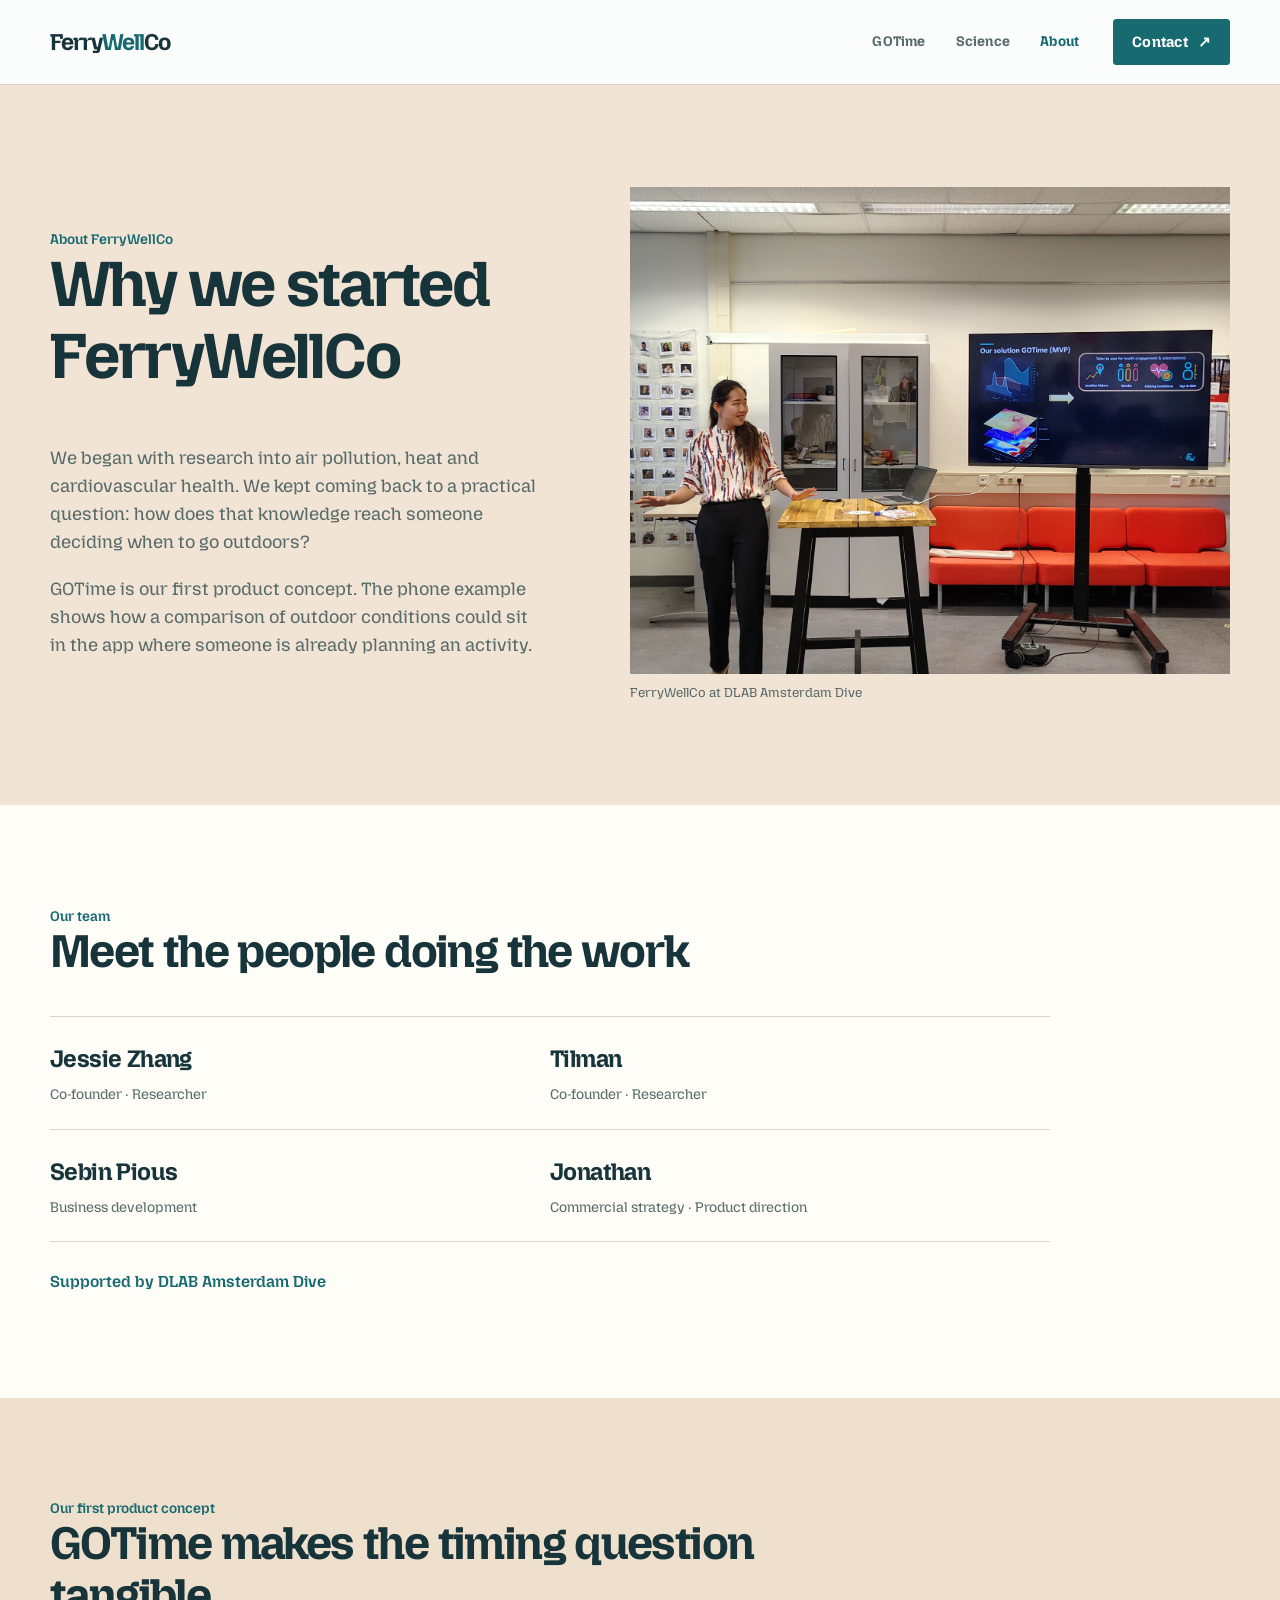
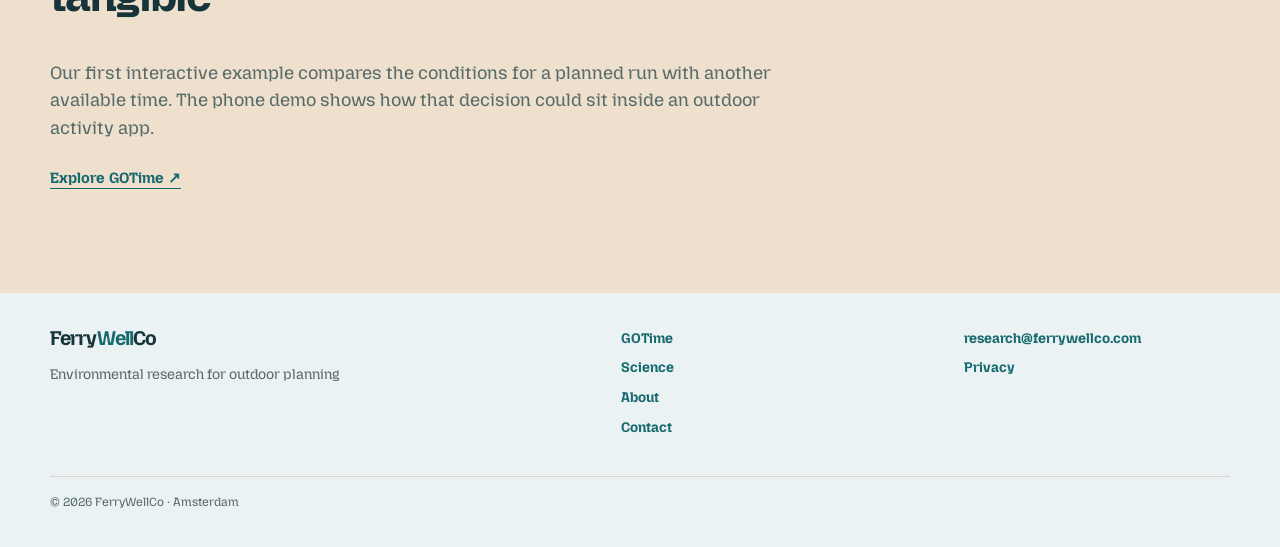
==== about/index.html @ d6c04a02 "Use editorial photography and feature GOTime phone demo" ====
<!doctype html>
<html lang="en">
<head>
  <meta charset="utf-8">
  <meta name="viewport" content="width=device-width, initial-scale=1">
  <meta name="theme-color" content="#fbf8f2">

  <meta name="description" content="Meet the FerryWellCo team bringing environmental research into outdoor planning.">
  <meta property="og:type" content="website">
  <meta property="og:title" content="About | FerryWellCo">
  <meta property="og:description" content="Meet the FerryWellCo team bringing environmental research into outdoor planning.">
  <meta property="og:image" content="https://jonathanthangadurai.github.io/Ferrywellco-Webpage/assets/jessie-dive-presentation.jpg">
  <meta name="twitter:card" content="summary_large_image">
  <title>About | FerryWellCo</title>
  <link rel="icon" href="../assets/favicon.svg" type="image/svg+xml">
  <link rel="stylesheet" href="../assets/styles.css?v=mozilla1">
  <link rel="stylesheet" href="../assets/polish.css?v=mozilla1">
  <link rel="stylesheet" href="../assets/story.css?v=photos1">
  <script src="../assets/site.js" defer></script>
</head>
<body>
<a class="skip-link" href="#main">Skip to content</a>
<header class="site-header"><div class="container header-inner">
  <a class="brand" href="../index.html" aria-label="FerryWellCo home">Ferry<span>Well</span>Co</a>
  <button class="menu-button" type="button" data-menu-button aria-expanded="false" aria-controls="site-menu">Menu</button>
  <div class="header-right" id="site-menu" data-open="false"><nav class="main-nav" aria-label="Main navigation"><a href="../gotime/">GOTime</a><a href="../science/">Science</a><a href="../about/" aria-current="page">About</a></nav>
  <a class="nav-cta" href="../index.html#contact">Contact <span aria-hidden="true">↗</span></a></div>
</div></header>
<main id="main"><section class="about-intro" aria-labelledby="about-title"><div class="container story-split"><div><p class="eyebrow">About FerryWellCo</p><h1 id="about-title">Why we started FerryWellCo</h1><p class="lead">We began with research into air pollution, heat and cardiovascular health. We kept coming back to a practical question: how does that knowledge reach someone deciding when to go outdoors?</p><p class="lead" style="margin-top:20px">GOTime is our first product concept. The phone example shows how a comparison of outdoor conditions could sit in the app where someone is already planning an activity.</p></div><figure class="story-photo"><img src="../assets/jessie-dive-presentation.jpg" alt="Jessie Zhang presenting FerryWellCo at DLAB Amsterdam Dive" width="1700" height="1275" loading="lazy"><figcaption>FerryWellCo at DLAB Amsterdam Dive</figcaption></figure></div></section><section class="story-section about-team" aria-labelledby="team-title"><div class="container"><p class="eyebrow">Our team</p><h2 id="team-title">Meet the people doing the work</h2><div class="team-names"><span>Jessie Zhang<small>Co-founder · Researcher</small></span><span>Tilman<small>Co-founder · Researcher</small></span><span>Sebin Pious<small>Business development</small></span><span>Jonathan<small>Commercial strategy · Product direction</small></span></div><p class="support-line">Supported by DLAB Amsterdam Dive</p></div></section><section class="story-section about-note" aria-labelledby="about-next-title"><div class="container"><p class="eyebrow">Our first product concept</p><h2 id="about-next-title">GOTime makes the timing question tangible</h2><p class="lead">Our first interactive example compares the conditions for a planned run with another available time. The phone demo shows how that decision could sit inside an outdoor activity app.</p><a class="text-link" href="../gotime/">Explore GOTime ↗</a></div></section></main><footer class="site-footer"><div class="container"><div class="footer-grid">
  <div><a class="brand" href="../index.html">Ferry<span>Well</span>Co</a><p>Environmental research for outdoor planning</p></div>
  <nav class="footer-links" aria-label="Footer navigation"><a href="../gotime/">GOTime</a><a href="../science/">Science</a><a href="../about/">About</a><a href="../index.html#contact">Contact</a></nav>
  <div class="footer-links"><a href="mailto:research@ferrywellco.com">research@ferrywellco.com</a><a href="../privacy/">Privacy</a></div>
</div><div class="footer-bottom"><span>© 2026 FerryWellCo · Amsterdam</span></div></div></footer>
</body></html>
---- assets/styles.css ----
:root {
  color-scheme: light;
  --ink: #18343b;
  --teal: #176a70;
  --muted: #586b6b;
  --aqua: #72cbbd;
  --amber: #c96e4b;
  --paper: #fbf8f2;
  --pale: #f2e9dc;
  --rule: #d9d4ca;
}

* { box-sizing: border-box; }
html { scroll-behavior: smooth; }
body {
  margin: 0;
  background: var(--paper);
  color: var(--ink);
  font-family: "Mozilla Headline", Arial, sans-serif;
  font-size: 18px;
  line-height: 1.55;
  -webkit-font-smoothing: antialiased;
}
button, a { -webkit-tap-highlight-color: transparent; }
button { font: inherit; }
a { color: inherit; }
a:hover { color: var(--teal); }
:focus-visible { outline: 3px solid var(--aqua); outline-offset: 4px; }
img, svg { max-width: 100%; }
svg { display: block; }
::selection { background: #bfeee8; color: var(--ink); }
section[id] { scroll-margin-top: 90px; }
.skip-link { position: fixed; z-index: 40; top: 9px; left: 9px; background: #fff; color: var(--ink); padding: 10px 14px; border: 2px solid var(--teal); transform: translateY(-160%); font-weight: 700; }
.skip-link:focus { transform: translateY(0); }

.container { width: min(100% - 48px, 1180px); margin-inline: auto; }
.site-header { position: sticky; top: 0; z-index: 20; background: rgba(251,252,252,.96); border-bottom: 1px solid var(--rule); backdrop-filter: blur(12px); }
.header-inner { min-height: 84px; display: flex; align-items: center; justify-content: space-between; gap: 30px; }
.brand { color: var(--ink); text-decoration: none; font-size: 23px; font-weight: 800; line-height: 1; letter-spacing: -.045em; white-space: nowrap; }
.brand span { color: var(--teal); }
.header-right { display: flex; align-items: center; gap: 34px; }
.main-nav { display: flex; align-items: center; gap: 30px; }
.main-nav a, .nav-cta { font-size: 14px; font-weight: 700; text-decoration: none; letter-spacing: .015em; }
.main-nav a { padding-block: 12px; color: var(--muted); }
.main-nav a:hover, .main-nav a[aria-current] { color: var(--ink); }
.nav-cta, .button { background: var(--teal); color: #fff; border: 1px solid var(--teal); border-radius: 5px; padding: 13px 18px; line-height: 1.2; display: inline-flex; justify-content: center; align-items: center; gap: 10px; font-size: 15px; font-weight: 700; text-decoration: none; transition: background .18s ease, transform .18s ease; }
.nav-cta:hover, .button:hover { background: #174c57; color: #fff; transform: translateY(-2px); }
.menu-button { display: none; color: var(--ink); border: 1px solid var(--rule); background: transparent; padding: 9px 12px; border-radius: 5px; cursor: pointer; font-size: 15px; font-weight: 700; }

.eyebrow { color: var(--teal); font-size: 12px; font-weight: 800; text-transform: uppercase; letter-spacing: .145em; line-height: 1.4; }
.eyebrow::before { content: ""; display: block; width: 38px; height: 4px; margin-bottom: 15px; background: var(--aqua); }
h1, h2, h3, p { margin-top: 0; }
h1, h2, h3 { line-height: 1.12; letter-spacing: -.035em; }
h1 { font-size: clamp(3.2rem, 5vw, 4.25rem); font-weight: 800; }
h2 { font-size: clamp(2.25rem, 3.3vw, 2.75rem); font-weight: 800; }
h3 { font-size: 1.42rem; font-weight: 800; }
p { margin-bottom: 0; }
.lead { font-size: clamp(1.08rem, 1.6vw, 1.23rem); line-height: 1.58; color: var(--muted); }
.body-copy { color: var(--muted); max-width: 760px; }
.small-note { font-size: 14px; line-height: 1.5; color: var(--muted); }
.text-link { font-size: 15px; font-weight: 800; color: var(--teal); text-decoration-thickness: 1px; text-underline-offset: 5px; }
.text-link:hover { color: var(--ink); }
.action-row { display: flex; align-items: center; flex-wrap: wrap; gap: 18px 28px; }
.section { padding-block: clamp(76px, 8vw, 122px); }
.section-tight { padding-block: 72px; }
.section-head { max-width: 820px; margin-bottom: 40px; }
.section-head .eyebrow { margin-bottom: 20px; }
.section-head h2 { margin-bottom: 22px; }
.section-head .lead { max-width: 790px; }

.hero { overflow: hidden; }
.hero-grid { min-height: min(760px, calc(100svh - 84px)); display: grid; grid-template-columns: 1.08fr .92fr; align-items: center; gap: 4%; padding-block: 64px 76px; }
.hero-copy { position: relative; z-index: 1; }
.hero-copy .eyebrow { margin-bottom: 25px; }
.hero-copy h1 { max-width: 720px; margin-bottom: 27px; }
.hero-copy .lead { max-width: 650px; }
.hero-copy .action-row { margin-top: 37px; }
.hero-meta { margin-top: 34px; font-size: 13px; font-weight: 700; color: var(--muted); letter-spacing: .025em; }
.hero-visual { align-self: stretch; display: grid; place-items: center; min-height: 540px; }
.hero-visual svg { width: 100%; height: 100%; min-height: 540px; }
.visual-caption { color: var(--muted); font-size: 11px; text-transform: uppercase; letter-spacing: .18em; }

.decision-grid { display: grid; grid-template-columns: .8fr 1.2fr; gap: 8%; }
.decision-grid .section-head { margin-bottom: 0; }
.question-list { border-top: 1px solid var(--rule); }
.question-row { display: grid; grid-template-columns: 190px 1fr; gap: 20px; padding-block: 25px; border-bottom: 1px solid var(--rule); }
.question-row strong { color: var(--teal); font-size: 16px; }
.question-row p { font-size: 18px; line-height: 1.45; }

.approach { border-top: 1px solid var(--rule); }
.steps { display: grid; grid-template-columns: repeat(4, 1fr); margin-top: 58px; border-top: 1px solid var(--rule); }
.step { position: relative; padding: 32px 28px 0 0; }
.step::before { content: ""; position: absolute; top: -6px; left: 0; width: 11px; height: 11px; border-radius: 50%; background: var(--aqua); }
.step:nth-child(2)::before { background: var(--amber); }
.step:nth-child(3)::before { background: var(--teal); }
.step:last-child::before { background: var(--aqua); }
.step-number { display: block; color: var(--teal); font-size: 31px; font-weight: 800; line-height: 1; margin-bottom: 24px; }
.step h3 { margin-bottom: 10px; font-size: 19px; letter-spacing: -.02em; }
.step p { color: var(--muted); font-size: 16px; max-width: 225px; }
.approach .small-note { margin-top: 48px; max-width: 840px; }

.concept { background: var(--pale); }
.concept-grid { display: grid; grid-template-columns: .8fr 1.2fr; align-items: center; gap: 9%; }
.concept-copy .eyebrow { margin-bottom: 22px; }
.concept-copy h2 { margin-bottom: 23px; }
.concept-copy .body-copy { margin-bottom: 30px; }
.concept-preview { background: #fff; border: 1px solid var(--rule); box-shadow: 0 20px 65px rgba(16,38,46,.07); }
.preview-head { display: flex; justify-content: space-between; gap: 16px; align-items: baseline; padding: 22px 28px; border-bottom: 1px solid var(--rule); }
.preview-head strong { color: var(--ink); font-size: 19px; letter-spacing: -.02em; }
.preview-head span { color: var(--muted); font-size: 12px; font-weight: 700; text-transform: uppercase; letter-spacing: .11em; }
.preview-tabs { display: flex; overflow-x: auto; border-bottom: 1px solid var(--rule); }
.preview-tabs button { flex: 1; min-width: max-content; padding: 18px 12px; border: 0; border-bottom: 3px solid transparent; background: transparent; color: var(--muted); font-size: 14px; font-weight: 800; cursor: pointer; }
.preview-tabs button:hover { color: var(--ink); background: #f8fbfb; }
.preview-tabs button[aria-selected="true"] { border-bottom-color: var(--aqua); color: var(--ink); }
.preview-panel { padding: 31px 31px 29px; min-height: 268px; }
.preview-panel[hidden] { display: none; }
.preview-context { color: var(--teal); font-size: 12px; font-weight: 800; text-transform: uppercase; letter-spacing: .12em; }
.preview-panel blockquote { margin: 19px 0 27px; max-width: 570px; font-size: clamp(1.35rem, 1.9vw, 1.75rem); line-height: 1.34; letter-spacing: -.02em; font-weight: 700; }
.preview-disclaimer { padding: 14px 28px; color: var(--muted); background: #f7fafa; border-top: 1px solid var(--rule); font-size: 13px; font-weight: 700; }

.application-list { border-top: 1px solid var(--rule); }
.application-row { display: grid; grid-template-columns: 90px 290px 1fr; gap: 30px; align-items: start; padding: 30px 0; border-bottom: 1px solid var(--rule); }
.application-row .index { color: var(--teal); font-size: 20px; font-weight: 800; }
.application-row h3 { margin: 0; font-size: 22px; }
.application-row p { max-width: 650px; color: var(--muted); font-size: 17px; }
.applications-preview .text-link { display: inline-block; margin-top: 33px; }

.science-band { background: var(--teal); color: #fff; overflow: hidden; }
.science-band-grid { display: grid; grid-template-columns: minmax(0, 1.3fr) minmax(230px, .7fr); gap: 12%; align-items: center; }
.science-band .eyebrow { color: #a4e7e1; }
.science-band .eyebrow::before { background: var(--amber); }
.science-band h2 { max-width: 790px; margin-bottom: 25px; }
.science-band p { max-width: 720px; color: #e0eff0; }
.science-band .text-link { color: #fff; display: inline-block; margin-top: 32px; }
.science-band .text-link:hover { color: #b7f0e9; }
.science-motif { opacity: .85; width: 100%; height: auto; }

.team-grid { display: grid; grid-template-columns: .85fr 1.15fr; gap: 9%; }
.team-grid .section-head { margin: 0; }
.team-names { display: grid; grid-template-columns: repeat(2, minmax(0, 1fr)); border-top: 1px solid var(--rule); }
.team-names span { padding: 23px 8px 23px 0; border-bottom: 1px solid var(--rule); font-size: 24px; font-weight: 700; letter-spacing: -.025em; }

.contact-section { background: var(--pale); }
.contact-grid { display: grid; grid-template-columns: 1.15fr .85fr; gap: 10%; align-items: center; }
.contact-grid .eyebrow { margin-bottom: 22px; }
.contact-grid h2 { max-width: 620px; margin-bottom: 23px; }
.contact-grid .body-copy { margin-bottom: 28px; }
.contact-aside { border-top: 1px solid var(--rule); padding-top: 24px; }
.contact-aside p { font-size: 14px; color: var(--muted); max-width: 340px; }
.contact-aside strong { display: block; color: var(--ink); font-size: 16px; margin-bottom: 6px; }
.contact-email { display: inline-block; margin-top: 22px; font-size: 17px; font-weight: 800; color: var(--teal); text-underline-offset: 5px; overflow-wrap: anywhere; }
.site-footer { padding-block: 35px; background: #ebf2f3; font-size: 14px; }
.footer-grid { display: grid; grid-template-columns: 1.4fr .8fr .7fr; gap: 40px; }
.footer-grid .brand { font-size: 20px; }
.footer-grid p { max-width: 400px; margin-top: 13px; color: var(--muted); }
.footer-links { display: flex; flex-direction: column; align-items: start; gap: 8px; }
.footer-links a { color: var(--teal); text-decoration: none; font-weight: 700; }
.footer-links a:hover { text-decoration: underline; }
.footer-bottom { display: flex; justify-content: space-between; gap: 20px; margin-top: 38px; padding-top: 16px; border-top: 1px solid var(--rule); color: var(--muted); font-size: 12px; }

.subhero { padding-block: 94px 78px; border-bottom: 1px solid var(--rule); }
.subhero .eyebrow { margin-bottom: 23px; }
.subhero h1 { max-width: 880px; margin-bottom: 26px; }
.subhero .lead { max-width: 830px; }
.subhero-side { position: relative; }
.subhero-side::after { content: ""; position: absolute; right: 3%; top: 0; width: clamp(120px, 16vw, 240px); aspect-ratio: 1; border-radius: 50%; background: radial-gradient(circle, rgba(235,175,116,.38), rgba(235,175,116,.04) 66%, transparent 70%); pointer-events: none; }
.detail-list { border-top: 1px solid var(--rule); }
.detail-row { display: grid; grid-template-columns: 70px minmax(230px,.85fr) minmax(0,1.2fr); gap: 30px; padding-block: 42px; border-bottom: 1px solid var(--rule); }
.detail-row .index { color: var(--teal); font-size: 22px; font-weight: 800; }
.detail-row h2 { font-size: 30px; margin-bottom: 8px; }
.detail-row .tag { display: inline-block; color: var(--teal); border: 1px solid var(--rule); font-size: 11px; text-transform: uppercase; letter-spacing: .08em; font-weight: 800; padding: 6px 9px; }
.detail-grid { display: grid; grid-template-columns: 120px 1fr; gap: 14px 20px; margin: 0; font-size: 16px; }
.detail-grid dt { color: var(--teal); font-weight: 800; }
.detail-grid dd { margin: 0; color: var(--muted); }
.detail-note { margin-top: 25px; padding: 20px 0 0; border-top: 1px solid var(--rule); color: var(--muted); }
.end-invite { display: grid; grid-template-columns: 1fr auto; align-items: center; gap: 30px; }
.end-invite h2 { max-width: 800px; margin-bottom: 0; }

.article { max-width: 860px; }
.article-section { display: grid; grid-template-columns: 64px 1fr; gap: 28px; padding-block: 39px; border-bottom: 1px solid var(--rule); }
.article-section:first-child { border-top: 1px solid var(--rule); }
.article-section .index { color: var(--teal); font-size: 20px; font-weight: 800; }
.article-section h2 { font-size: 30px; margin-bottom: 15px; }
.article-section p + p { margin-top: 15px; }
.article-section p, .article-section li { color: var(--muted); }
.article-section ul { padding-left: 22px; margin: 0; }
.article-section li + li { margin-top: 9px; }
.evidence-levels { display: grid; grid-template-columns: repeat(3,1fr); border-top: 1px solid var(--rule); margin-top: 45px; }
.evidence-levels > div { padding: 25px 24px 0 0; border-right: 1px solid var(--rule); }
.evidence-levels > div + div { padding-left: 24px; }
.evidence-levels > div:last-child { border-right: 0; }
.evidence-levels strong { color: var(--teal); display: block; margin-bottom: 11px; }
.evidence-levels p { color: var(--muted); font-size: 15px; }
.reading-list { padding: 0; list-style: none; border-top: 1px solid var(--rule); }
.reading-list li { padding-block: 18px; border-bottom: 1px solid var(--rule); }
.reading-list a { color: var(--teal); font-weight: 700; text-underline-offset: 4px; }
.privacy-copy { max-width: 780px; }
.privacy-copy h2 { font-size: 27px; margin: 40px 0 14px; }
.privacy-copy p { color: var(--muted); }
.privacy-copy p + p { margin-top: 15px; }
.privacy-copy a { color: var(--teal); }

@media (max-width: 1000px) {
  .hero-grid { grid-template-columns: 1fr .8fr; }
  .main-nav { gap: 16px; }
  .header-right { gap: 17px; }
  .question-row { grid-template-columns: 145px 1fr; }
  .application-row { grid-template-columns: 60px 230px 1fr; gap: 20px; }
}
@media (max-width: 760px) {
  .container { width: min(100% - 36px, 1180px); }
  .header-inner { min-height: 70px; }
  .brand { font-size: 21px; }
  .menu-button { display: block; }
  .header-right { display: none; position: absolute; top: 70px; left: 0; right: 0; background: var(--paper); padding: 16px 18px 24px; border-bottom: 1px solid var(--rule); box-shadow: 0 18px 30px rgba(16,38,46,.08); }
  .header-right[data-open="true"] { display: block; }
  .main-nav { flex-direction: column; align-items: stretch; gap: 0; }
  .main-nav a { border-bottom: 1px solid var(--rule); padding: 13px 3px; }
  .header-right .nav-cta { margin-top: 18px; width: 100%; }
  .hero-grid { min-height: 0; grid-template-columns: 1fr; gap: 0; padding-block: 75px 46px; }
  .hero-copy h1 { max-width: 600px; }
  .hero-visual { min-height: 340px; margin-top: 28px; }
  .hero-visual svg { min-height: 0; height: auto; }
  .decision-grid, .concept-grid, .team-grid, .contact-grid, .science-band-grid { grid-template-columns: 1fr; gap: 38px; }
  .decision-grid .section-head { margin-bottom: 0; }
  .steps { grid-template-columns: repeat(2, 1fr); row-gap: 35px; }
  .step:nth-child(3), .step:nth-child(4) { padding-top: 18px; }
  .concept-preview { margin-top: 0; }
  .science-motif { display: none; }
  .application-row { grid-template-columns: 55px 1fr; gap: 8px 18px; }
  .application-row p { grid-column: 2; }
  .footer-grid { grid-template-columns: 1fr 1fr; }
  .footer-grid > div:first-child { grid-column: 1/-1; }
  .detail-row { grid-template-columns: 50px 1fr; gap: 14px 16px; }
  .detail-row .detail-grid, .detail-row .detail-note { grid-column: 2; }
  .end-invite { grid-template-columns: 1fr; }
}
@media (max-width: 520px) {
  body { font-size: 17px; }
  h1 { font-size: clamp(2.85rem, 12vw, 3.8rem); }
  .hero-grid { padding-top: 55px; }
  .hero-meta { font-size: 12px; }
  .section { padding-block: 73px; }
  .section-tight { padding-block: 60px; }
  .question-row { grid-template-columns: 1fr; gap: 6px; padding-block: 21px; }
  .steps { grid-template-columns: 1fr; border-top: 0; margin-top: 33px; row-gap: 0; }
  .step, .step:nth-child(3), .step:nth-child(4) { padding: 20px 0 26px 38px; border-left: 1px solid var(--rule); }
  .step::before { top: 25px; left: -6px; }
  .step-number { margin-bottom: 12px; font-size: 24px; }
  .approach .small-note { margin-top: 25px; }
  .preview-head { padding: 17px 18px; }
  .preview-head span { font-size: 10px; text-align: right; }
  .preview-panel { padding: 25px 18px; min-height: 230px; }
  .preview-tabs button { font-size: 12px; padding-inline: 12px; }
  .preview-disclaimer { padding-inline: 18px; }
  .team-names span { font-size: 20px; }
  .footer-grid { grid-template-columns: 1fr; gap: 26px; }
  .footer-grid > div:first-child { grid-column: auto; }
  .footer-bottom { flex-direction: column; gap: 5px; }
  .subhero { padding-block: 73px 62px; }
  .subhero-side::after { opacity: .45; }
  .detail-row { grid-template-columns: 1fr; }
  .detail-row .detail-grid, .detail-row .detail-note { grid-column: 1; }
  .detail-row h2 { font-size: 26px; }
  .detail-grid { grid-template-columns: 1fr; gap: 2px; }
  .detail-grid dd { margin-bottom: 12px; }
  .article-section { grid-template-columns: 1fr; gap: 12px; }
  .article-section h2 { font-size: 26px; }
  .evidence-levels { grid-template-columns: 1fr; }
  .evidence-levels > div, .evidence-levels > div + div { border-right: 0; border-bottom: 1px solid var(--rule); padding: 20px 0; }
}
@media (prefers-reduced-motion: reduce) {
  html { scroll-behavior: auto; }
  *, *::before, *::after { animation-duration: .01ms !important; transition-duration: .01ms !important; }
}

/* Web-first visual system: contextual scenes, varied pacing, and a useful demo. */
:root { --cream: #f1e4d4; --deep: #18343b; --coral: #b75a3c; --sage: #e5eadf; }
body { font-family: "Mozilla Headline", Arial, sans-serif; }
.site-header { background: rgba(251,252,252,.94); }
.main-nav a[aria-current="page"] { color: var(--teal); }
.eyebrow::before { width: 25px; height: 3px; margin-bottom: 12px; }
h1, h2, h3 { letter-spacing: -.045em; }
.button, .nav-cta { border-radius: 3px; }

.home-hero { background: var(--cream); }
.home-hero .hero-grid { min-height: 690px; grid-template-columns: .95fr 1.05fr; gap: 6%; padding-block: 74px 90px; }
.home-hero .hero-copy h1 { font-size: clamp(3.6rem, 5.5vw, 5.2rem); line-height: 1.02; }
.home-hero .hero-copy .lead { color: #3f5a5f; }
.hero-visual { min-height: 0; }
.place-board { position: relative; width: 100%; aspect-ratio: 1.04; min-height: 480px; overflow: hidden; border-radius: 13px; background: #dce9df; box-shadow: 0 30px 70px rgba(28,62,60,.14); transform: rotate(1deg); }
.board-top, .board-bottom { position: absolute; left: 0; right: 0; z-index: 2; display: flex; align-items: center; justify-content: space-between; gap: 12px; font-size: 11px; line-height: 1.2; font-weight: 800; text-transform: uppercase; letter-spacing: .11em; }
.board-top { top: 0; height: 51px; padding: 0 23px; background: rgba(255,255,255,.92); color: var(--teal); }
.board-top span:last-child { color: var(--muted); font-weight: 600; }
.board-bottom { bottom: 0; padding: 18px 23px; background: var(--deep); color: #d7eeea; }
.board-bottom span { white-space: nowrap; }
.place-map { position: absolute; inset: 51px 0 46px; width: 100%; height: calc(100% - 97px); max-width: none; object-fit: cover; }
.map-label { position: absolute; z-index: 3; display: flex; flex-direction: column; gap: 1px; padding: 10px 13px; background: #fff; color: var(--ink); box-shadow: 0 7px 20px rgba(16,38,46,.16); border-radius: 3px; line-height: 1.2; transform: rotate(-1deg); }
.map-label small { color: var(--muted); font-size: 10px; font-weight: 700; text-transform: uppercase; letter-spacing: .08em; }
.map-label strong { font-size: 14px; }
.map-label-start { top: 41%; left: 9%; }
.map-label-check { top: 39%; right: 4%; }

.decision-section { background: #fff; }
.decision-grid { grid-template-columns: 1.1fr .9fr; gap: 12%; align-items: end; }
.decision-grid .section-head { max-width: 680px; }
.decision-grid .section-head h2 { font-size: clamp(2.6rem, 4.2vw, 4.1rem); margin: 0; }
.decision-grid > .lead { padding-bottom: 6px; }
.question-gallery { display: grid; grid-template-columns: 1.12fr 1fr 1fr; gap: 12px; margin-top: 70px; }
.question-card { position: relative; display: flex; flex-direction: column; min-height: 315px; padding: 27px 29px; overflow: hidden; background: #f0f5f1; }
.question-card:first-child { background: #e7eeea; }
.question-card:nth-child(2) { background: #f8f0e5; }
.question-card:nth-child(3) { background: #eaf0f2; }
.question-index { color: var(--teal); font-size: 11px; text-transform: uppercase; font-weight: 800; letter-spacing: .12em; }
.question-card strong { margin-top: 31px; font-size: 21px; letter-spacing: -.03em; }
.question-card p { position: relative; z-index: 2; max-width: 320px; margin-top: 10px; font-size: 17px; line-height: 1.4; }
.question-graphic { margin-top: auto; height: 60px; position: relative; opacity: .8; }
.graphic-shift { display: flex; align-items: flex-end; gap: 8px; }
.graphic-shift span { width: 27%; height: 16px; background: #6f9c92; }
.graphic-shift span:nth-child(2) { height: 27px; background: #d67858; transform: translateY(-12px); }
.graphic-shift span:nth-child(3) { height: 16px; background: #6f9c92; }
.graphic-route { border-bottom: 2px dashed #7d9e91; transform: skewY(-9deg); }
.graphic-route i { position: absolute; bottom: -7px; width: 12px; height: 12px; border-radius: 50%; background: #2a636e; }
.graphic-route i:nth-child(1) { left: 4%; }.graphic-route i:nth-child(2) { left: 48%; background: #d67858; }.graphic-route i:nth-child(3) { right: 4%; }
.graphic-message span { display: block; height: 19px; width: 74%; margin-top: 12px; background: #aacbd0; border-radius: 4px; }
.graphic-message span:nth-child(2) { margin-left: 25%; width: 62%; background: #6c9f9f; }

.approach { background: var(--cream); border-top: 0; }
.approach .section-head { display: grid; grid-template-columns: .32fr 1fr; gap: 5%; max-width: none; align-items: baseline; margin-bottom: 0; }
.approach .section-head h2 { max-width: 750px; }
.approach .eyebrow::before { display: none; }
.approach .steps { margin-top: 46px; border-top-color: #b7c9c3; }
.approach .step { padding-right: 36px; }
.approach .step-number { color: var(--coral); font-size: 22px; margin-bottom: 32px; }
.approach .step h3 { font-size: 22px; }
.approach .small-note { border-left: 3px solid var(--aqua); padding-left: 18px; }

.concept-stage { background: var(--deep); color: #fff; }
.concept-stage .body-copy { color: #d5e7e5; }
.concept-stage .eyebrow { color: #b0ede3; }
.concept-stage .text-link { color: #fff; }
.concept-stage .text-link:hover { color: #b0ede3; }
.concept-stage .concept-preview { color: var(--ink); border: 0; box-shadow: 0 30px 70px rgba(0,0,0,.16); transform: translateY(12px); }
.concept-stage .preview-panel { min-height: 258px; }
.demo-invite { display: flex; justify-content: space-between; align-items: center; gap: 35px; margin-top: 95px; padding-top: 27px; border-top: 1px solid rgba(255,255,255,.27); }
.demo-invite > div { display: flex; align-items: baseline; flex-wrap: wrap; gap: 8px 20px; }
.demo-invite-kicker { color: #a9e5db; text-transform: uppercase; letter-spacing: .12em; font-size: 11px; font-weight: 800; }
.demo-invite p { color: #e0efed; font-size: 15px; }
.button-light { background: #fff; color: var(--deep); border-color: #fff; white-space: nowrap; }
.button-light:hover { background: #e2f5f1; color: var(--deep); }

.applications-preview { background: #fff; }
.applications-preview .section-head { max-width: 900px; }
.application-gallery { display: grid; grid-template-columns: 1.15fr .85fr; grid-template-rows: repeat(2, minmax(275px, auto)); gap: 18px; }
.application-feature { display: grid; grid-template-columns: 42% 58%; min-height: 276px; overflow: hidden; background: #f5f7f5; }
.application-feature:first-child { grid-row: span 2; display: flex; flex-direction: column; }
.application-feature:first-child .feature-art { flex: 1 1 auto; min-height: 350px; }
.feature-art { position: relative; overflow: hidden; background: #dce9df; min-height: 100%; }
.feature-operations .feature-art { min-height: 270px; }
.feature-activity .feature-art { background: #eee6d7; }
.feature-platform .feature-art { background: #dfecef; }
.feature-copy { padding: 30px; }
.feature-operations .feature-copy { padding: 34px; }
.feature-index { color: var(--teal); font-size: 11px; font-weight: 800; letter-spacing: .12em; text-transform: uppercase; }
.feature-copy h3 { margin: 14px 0 14px; font-size: clamp(1.35rem, 2vw, 1.9rem); line-height: 1.16; }
.feature-copy p { color: #50666a; font-size: 15px; line-height: 1.5; }
.applications-preview .text-link { margin-top: 38px; }
.site-plan { position: absolute; inset: 16% 12%; border: 2px solid rgba(42,99,110,.3); transform: rotate(-8deg); }
.site-building { position: absolute; left: 13%; top: 14%; width: 35%; height: 31%; background: #759d99; box-shadow: 32px 20px 0 #b4cfc1; }
.site-path { position: absolute; left: -10%; top: 65%; width: 122%; border-top: 17px solid #f7f5ef; transform: rotate(-15deg); }
.site-flag { position: absolute; right: 11%; top: 20%; height: 61%; border-left: 3px solid var(--coral); }
.site-flag::after { content: ""; position: absolute; top: -3px; left: 0; border: 13px solid transparent; border-left-color: var(--coral); border-top-color: var(--coral); }
.task { position: absolute; z-index: 2; width: 21%; height: 11%; background: var(--teal); }
.task-one { left: 12%; bottom: 13%; }.task-two { left: 37%; bottom: 13%; background: var(--coral); }.task-three { left: 62%; bottom: 13%; }
.path-visual { position: absolute; inset: 0; }
.path-track { position: absolute; left: -10%; top: 46%; width: 120%; height: 85px; border-top: 17px solid #fffdf7; border-radius: 50%; transform: rotate(-24deg); }
.path-point { position: absolute; width: 19px; height: 19px; border-radius: 50%; border: 5px solid #fff; background: var(--teal); box-shadow: 0 0 0 2px var(--teal); }
.point-one { left: 18%; top: 55%; }.point-two { left: 49%; top: 34%; background: var(--coral); box-shadow: 0 0 0 2px var(--coral); }.point-three { right: 12%; top: 50%; }
.phone-visual { position: absolute; width: 48%; min-width: 130px; max-width: 220px; height: 86%; left: 25%; top: 13%; padding: 21px 15px; border: 8px solid var(--deep); border-bottom-width: 16px; border-radius: 23px 23px 0 0; background: #fff; box-shadow: 19px 18px 0 rgba(42,99,110,.14); }
.phone-line { display: block; width: 78%; height: 7px; margin-bottom: 10px; border-radius: 4px; background: #cbdcdf; }
.phone-line.wide { width: 97%; background: #91c9c2; }.phone-line.short { width: 55%; }.phone-line.medium { width: 62%; }
.phone-context { display: block; height: 29%; margin: 19px 0 15px; background: #e9f2eb; border-left: 4px solid var(--coral); }

.science-band { background: #f2ece3; color: var(--ink); }
.science-band .eyebrow { color: var(--teal); }
.science-band .eyebrow::before { background: var(--coral); }
.science-band p { color: #516769; }
.science-band .text-link { color: var(--teal); }
.science-band .text-link:hover { color: var(--ink); }
.science-band-grid { grid-template-columns: minmax(0, 1.1fr) minmax(320px, .9fr); gap: 13%; }
.evidence-preview { border-top: 2px solid var(--ink); }
.evidence-preview > div { display: grid; grid-template-columns: 110px 1fr; gap: 16px; padding: 26px 0; border-bottom: 1px solid #c3cac4; }
.evidence-preview span { color: var(--teal); font-size: 12px; text-transform: uppercase; letter-spacing: .08em; font-weight: 800; }
.evidence-preview strong { font-size: 18px; line-height: 1.28; font-weight: 650; }
.team-grid { align-items: start; }
.contact-section { background: var(--deep); color: #fff; }
.contact-section .eyebrow, .contact-section .body-copy, .contact-aside p { color: #d5e7e5; }
.contact-section .button { background: #fff; color: var(--deep); border-color: #fff; }
.contact-section .button:hover { background: #e2f5f1; color: var(--deep); }
.contact-aside { border-color: rgba(255,255,255,.3); }
.contact-aside strong, .contact-email { color: #fff; }
.subhero-side::after { display: none; }
.subhero { background: var(--cream); }

@media (max-width: 1050px) {
  .application-gallery { grid-template-columns: 1fr 1fr; }
  .application-feature { display: flex; flex-direction: column; }
  .application-feature .feature-art { min-height: 190px; }
  .application-feature:first-child .feature-art { min-height: 310px; }
}
@media (max-width: 760px) {
  .home-hero .hero-grid { min-height: 0; grid-template-columns: 1fr; padding-block: 60px 70px; }
  .hero-visual { margin-top: 48px; }
  .place-board { min-height: 0; aspect-ratio: 1.13; }
  .decision-grid { grid-template-columns: 1fr; gap: 25px; }
  .question-gallery { margin-top: 43px; grid-template-columns: 1fr; gap: 10px; }
  .question-card { min-height: 215px; }
  .approach .section-head { grid-template-columns: 1fr; gap: 8px; }
  .approach .eyebrow::before { display: block; }
  .concept-grid { grid-template-columns: 1fr; }
  .demo-invite { margin-top: 70px; align-items: flex-start; flex-direction: column; }
  .application-gallery { grid-template-columns: 1fr; grid-template-rows: auto; }
  .application-feature, .application-feature:first-child { grid-row: auto; display: grid; grid-template-columns: 42% 58%; min-height: 240px; }
  .application-feature .feature-art, .application-feature:first-child .feature-art { min-height: 240px; }
  .science-band-grid { grid-template-columns: 1fr; }
}
@media (max-width: 520px) {
  .home-hero .hero-copy h1 { font-size: clamp(3.15rem, 12vw, 4.1rem); }
  .place-board { aspect-ratio: 1.04; }
  .board-top { padding-inline: 11px; font-size: 8px; }
  .board-bottom { padding: 13px 11px; font-size: 8px; }
  .map-label { padding: 6px 8px; }
  .map-label small { font-size: 8px; }
  .map-label strong { font-size: 11px; }
  .map-label-start { left: 4%; }
  .map-label-check { right: 1%; }
  .decision-grid .section-head h2 { font-size: 2.55rem; }
  .question-card { min-height: 220px; padding: 23px; }
  .concept-stage .concept-preview { transform: none; }
  .application-feature, .application-feature:first-child { display: flex; flex-direction: column; }
  .application-feature .feature-art, .application-feature:first-child .feature-art { flex: none; min-height: 210px; }
  .feature-copy, .feature-operations .feature-copy { padding: 25px; }
  .evidence-preview > div { grid-template-columns: 1fr; gap: 5px; padding: 20px 0; }
}

.demo-hero { background: var(--cream); padding-block: clamp(78px, 9vw, 125px); }
.demo-hero-grid { display: grid; grid-template-columns: 1.1fr .7fr; align-items: end; gap: 10%; }
.demo-hero h1 { max-width: 800px; font-size: clamp(3.1rem, 5.5vw, 5rem); margin: 0; }
.demo-hero .eyebrow { margin-bottom: 23px; }
.demo-hero-side .lead { color: #435d60; }
.demo-hero-side span { display: block; margin-top: 32px; color: var(--teal); font-size: 12px; font-weight: 800; letter-spacing: .08em; text-transform: uppercase; }
.demo-section { padding-block: clamp(70px, 8vw, 112px); background: #fff; }
.demo-section-head { display: flex; justify-content: space-between; align-items: end; gap: 40px; margin-bottom: 42px; }
.demo-section-head h2 { margin-bottom: 0; }
.demo-section-head > p { max-width: 350px; color: var(--muted); font-size: 16px; }
.demo-workspace { display: grid; grid-template-columns: minmax(0,.9fr) minmax(0,1.1fr); border: 1px solid #b9cbca; box-shadow: 0 22px 58px rgba(16,38,46,.06); }
.demo-controls { padding: 31px; background: #f4f7f4; }
.demo-control-group { margin: 0; padding: 0 0 31px; border: 0; }
.demo-control-group + .demo-control-group { padding-top: 27px; border-top: 1px solid #cbd9d5; }
.demo-control-group:last-child { padding-bottom: 0; }
.demo-control-group legend { padding: 0 0 15px; color: var(--ink); font-size: 16px; font-weight: 800; }
.demo-control-group legend span { color: var(--coral); margin-right: 14px; }
.choice-stack { display: grid; gap: 8px; }
.choice-stack label, .choice-row label { display: block; cursor: pointer; }
.choice-stack input, .choice-row input { position: absolute; opacity: 0; width: 1px; height: 1px; }
.choice-stack label > span, .choice-row label > span { display: block; background: #fff; border: 1px solid #c9d8d4; transition: border-color .15s ease, background .15s ease, box-shadow .15s ease; }
.choice-stack label > span { padding: 13px 15px; }
.choice-stack strong { display: block; font-size: 15px; line-height: 1.35; }
.choice-stack small { display: block; margin-top: 2px; color: var(--muted); font-size: 13px; }
.choice-row { display: grid; grid-template-columns: repeat(3,minmax(0,1fr)); gap: 7px; }
.demo-control-group:last-child .choice-row { grid-template-columns: repeat(2,minmax(0,1fr)); }
.choice-row label > span { padding: 13px 9px; min-height: 100%; text-align: center; font-size: 12px; line-height: 1.25; font-weight: 750; }
.choice-stack label[data-selected="true"] > span, .choice-row label[data-selected="true"] > span { border-color: var(--teal); background: #e8f2ef; box-shadow: inset 4px 0 0 var(--teal); }
.choice-row label[data-selected="true"] > span { box-shadow: inset 0 -4px 0 var(--teal); }
.choice-stack input:focus-visible + span, .choice-row input:focus-visible + span { outline: 3px solid var(--aqua); outline-offset: 3px; }
.choice-stack label:hover > span, .choice-row label:hover > span { border-color: var(--teal); }
.demo-output-wrap { display: flex; flex-direction: column; min-width: 0; }
.demo-output-top { display: flex; justify-content: space-between; gap: 10px; padding: 19px 26px; background: var(--deep); color: #fff; font-size: 11px; font-weight: 800; letter-spacing: .1em; text-transform: uppercase; }
.demo-output-top span:last-child { color: #a9dcd3; }
.demo-output { flex: 1; padding: clamp(28px, 4vw, 54px); }
.demo-output-kicker { color: var(--teal); font-size: 12px; font-weight: 800; text-transform: uppercase; letter-spacing: .09em; }
.demo-output h3 { max-width: 600px; margin: 22px 0 22px; font-size: clamp(1.8rem, 2.8vw, 2.7rem); }
.demo-output > p:not(.demo-output-kicker) { max-width: 600px; color: #425b5f; font-size: 18px; line-height: 1.5; }
.demo-output-divider { width: 100%; height: 1px; background: #d4e1df; margin: 38px 0 26px; }
.demo-output > strong { display: block; color: var(--teal); font-size: 12px; text-transform: uppercase; letter-spacing: .1em; }
.demo-output ul { padding-left: 20px; margin: 17px 0 0; color: #425b5f; font-size: 16px; }
.demo-output li + li { margin-top: 9px; }
.demo-caveat { border-top: 1px solid var(--rule); padding: 17px 26px; color: var(--muted); font-size: 13px; line-height: 1.45; background: #f7fafa; }
.demo-after { background: var(--cream); }
.demo-after-grid { display: grid; grid-template-columns: .9fr 1.1fr; gap: 10%; }
.demo-after .text-link { display: inline-block; margin-top: 27px; }
.demo-contact { background: var(--deep); color: #fff; }
.demo-contact .eyebrow { color: #aae7df; }
.demo-contact .button { background: #fff; color: var(--deep); border-color: #fff; }
.demo-contact .button:hover { background: #e2f5f1; color: var(--deep); }

@media (max-width: 980px) {
  .demo-hero-grid, .demo-workspace, .demo-after-grid { grid-template-columns: 1fr; }
  .demo-hero-side { max-width: 720px; }
  .demo-output { min-height: 430px; }
}
@media (max-width: 600px) {
  .demo-section-head { align-items: start; flex-direction: column; gap: 15px; }
  .demo-controls { padding: 21px; }
  .demo-output-top { padding: 15px 18px; font-size: 9px; }
  .demo-output { padding: 30px 21px; min-height: 0; }
  .demo-caveat { padding-inline: 21px; }
  .choice-row { grid-template-columns: 1fr; }
  .choice-row label > span { padding: 12px; text-align: left; }
  .demo-control-group:last-child .choice-row { grid-template-columns: repeat(2,minmax(0,1fr)); }
  .demo-control-group:last-child .choice-row label > span { text-align: center; }
}
---- assets/polish.css ----
/* One type family across copy, diagrams and controls. */
@font-face {
  font-family: "Mozilla Headline";
  src: url("fonts/mozilla-headline-variable.ttf") format("truetype");
  font-style: normal;
  font-weight: 200 700;
  font-display: swap;
}
html, body, button, input, select, textarea, svg text { font-family: "Mozilla Headline", Arial, sans-serif; }
body {
  font-size: 17px;
  line-height: 1.55;
}

h1, h2 {
  font-family: "Mozilla Headline", Arial, sans-serif;
  font-weight: 700;
  letter-spacing: -.035em;
  line-height: 1.12;
}
h3 { font-weight: 600; letter-spacing: -.025em; }
.eyebrow {
  font-size: 14px;
  font-weight: 600;
  letter-spacing: 0;
  line-height: 1.3;
  text-transform: none;
}
.eyebrow::before { display: none !important; }
.lead { font-size: clamp(1.05rem, 1.4vw, 1.18rem); line-height: 1.55; }
.section { padding-block: clamp(72px, 6.5vw, 98px); }
.section-head h2 { margin-bottom: 18px; }
.section-head .eyebrow { margin-bottom: 15px; }
.text-link { font-weight: 700; }
.brand { font-weight: 700; letter-spacing: -.045em; }
.button, .nav-cta { border-radius: 3px; }

.gotime-hero-grid { min-height: 0; padding-block: clamp(65px, 6.5vw, 94px); }
.gotime-hero h1 { font-size: clamp(3.2rem, 4.7vw, 4.5rem); line-height: 1.08; }
.decision-grid .section-head h2 { font-size: clamp(2.4rem, 3.6vw, 3.35rem); }

.approach .section-head {
  display: block;
  max-width: 810px;
  margin-bottom: 42px;
}
.approach .section-head h2 {
  max-width: 800px;
  margin-bottom: 18px;
  font-size: clamp(2.5rem, 3.8vw, 3.6rem);
}
.approach .section-head .lead { max-width: 760px; }
.approach-detail {
  display: grid;
  grid-template-columns: minmax(0, 1fr) minmax(0, 1fr);
  gap: clamp(26px, 4.5vw, 64px);
  align-items: center;
}
.approach-illustration, .gotime-illustration { margin: 0; }
.approach-illustration img, .gotime-illustration img { display: block; width: 100%; height: auto; }
.approach-illustration figcaption, .gotime-illustration figcaption {
  margin-top: 10px;
  font-size: 12px;
  line-height: 1.4;
}
.approach-illustration figcaption { color: #536b6b; }
.approach .steps {
  display: grid;
  grid-template-columns: repeat(2, minmax(0, 1fr));
  gap: 22px 28px;
  margin-top: 0;
  border: 0;
}
.approach .step,
.approach .step:nth-child(3),
.approach .step:nth-child(4) {
  min-width: 0;
  padding: 17px 0 0;
  border-top: 1px solid #afc2ba;
  border-left: 0;
}
.approach .step::before { display: none; }
.approach .step-number {
  margin-bottom: 11px;
  color: #a4543f;
  font-size: 13px;
  font-weight: 700;
}
.approach .step h3 { margin-bottom: 8px; font-size: 18px; }
.approach .step p { max-width: 250px; font-size: 15px; line-height: 1.5; }
.approach .small-note { margin-top: 32px; }

.gotime-heading {
  grid-template-columns: minmax(0, 1.06fr) minmax(0, .94fr);
  gap: clamp(28px, 5vw, 70px);
  align-items: center;
  margin-bottom: 38px;
}
.gotime-heading h2 {
  max-width: 610px;
  margin-bottom: 20px;
  font-size: clamp(2.55rem, 3.7vw, 3.55rem);
}
.gotime-heading p:not(.eyebrow) {
  max-width: 595px;
  font-size: 17px;
  line-height: 1.55;
}
.gotime-heading .text-link { margin-top: 19px; }
.gotime-illustration img { max-height: 380px; object-fit: cover; }
.gotime-illustration figcaption { color: #c7dbd6; }
.gotime-widget { box-shadow: 0 14px 34px rgba(0, 0, 0, .13); }
.gotime-panel { min-height: 295px; }
.gotime-section .demo-invite { margin-top: 42px; }

/* The visual language is deliberately spare: one sequence and one comparison. */
.approach .section-head { max-width: 760px; margin-bottom: 55px; }
.approach-sequence { display: grid; grid-template-columns: repeat(3, minmax(0,1fr)); border-top: 1px solid #91aaa2; }
.sequence-item { position: relative; min-width: 0; padding: 24px 28px 0 0; }
.sequence-item:not(:last-child)::after { content: "→"; position: absolute; top: 28px; right: 22px; color: #76938c; font-size: 23px; font-weight: 400; }
.sequence-number { display: block; margin-bottom: 38px; color: #a65d45; font-size: 12px; font-weight: 700; }
.sequence-item h3 { margin-bottom: 12px; font-size: clamp(29px, 3vw, 42px); font-weight: 600; letter-spacing: -.055em; }
.sequence-item p { color: #4d6769; font-size: 16px; }

.time-view { margin: 0; overflow: hidden; background: #fff; color: #173a3d; }
.time-view figcaption { display: flex; justify-content: space-between; gap: 12px; padding: 15px 19px; color: #315d61; font-size: 13px; font-weight: 600; }
.time-view figcaption span { color: #688082; font-weight: 400; }
.time-view-columns { display: grid; grid-template-columns: repeat(2, minmax(0,1fr)); }
.time-option { min-width: 0; padding: 23px 21px 24px; border-top: 4px solid #c87b55; }
.time-option + .time-option { border-left: 1px solid #d8e4df; }
.time-option-first { background: #ecf3ef; border-top-color: #2a7776; }
.time-label { display: block; color: #537174; font-size: 12px; font-weight: 600; }
.time-hour { display: block; margin: 2px 0 26px; font-size: clamp(32px, 3.7vw, 51px); font-weight: 600; letter-spacing: -.06em; line-height: 1; }
.time-values { display: grid; grid-template-columns: 1fr 1fr; gap: 10px; }
.time-values span { min-width: 0; }
.time-values small { display: block; margin-bottom: 4px; color: #61797b; font-size: 11px; }
.time-values strong { display: block; font-size: clamp(15px, 1.7vw, 21px); font-weight: 600; white-space: nowrap; }
.time-values em { font-size: 10px; font-style: normal; font-weight: 400; }

.direct-contact { display: grid; gap: 8px; margin-top: 36px; }
.direct-contact strong { color: #b5d4d1; font-size: 13px; font-weight: 600; }
.direct-contact a { width: fit-content; color: #fff; font-size: 17px; text-underline-offset: 4px; }
.enquiry-form { display: grid; grid-template-columns: 1fr 1fr; gap: 18px; padding: clamp(22px, 3vw, 38px); background: #f5f8f7; color: #183f43; }
.form-row { display: grid; gap: 6px; min-width: 0; }
.form-row:nth-child(3), .form-row:nth-child(4), .form-row:nth-child(5) { grid-column: 1 / -1; }
.form-row label { font-size: 12px; font-weight: 600; }
.form-row input, .form-row select, .form-row textarea { width: 100%; padding: 11px 12px; border: 1px solid #bfcfcc; border-radius: 2px; background: #fff; color: #183f43; font-size: 15px; line-height: 1.35; }
.form-row textarea { resize: vertical; min-height: 78px; }
.enquiry-form .button { justify-self: start; cursor: pointer; }
.form-status { align-self: center; color: #3b5c5e; font-size: 12px; }

.gotime-hero h1 { font-size: clamp(3rem, 4.45vw, 4.2rem); }
.gotime-hero .lead { font-size: clamp(1.04rem, 1.4vw, 1.16rem); }
.gotime-heading h2 { font-size: clamp(2.4rem, 3.4vw, 3.3rem); }
.contact-grid { align-items: start; }

@media (max-width: 900px) {
  .approach-detail, .gotime-heading { grid-template-columns: 1fr; }
  .approach-detail { gap: 29px; }
  .approach-sequence { max-width: 760px; }
  .gotime-heading { gap: 28px; }
  .gotime-illustration { max-width: 640px; }
  .time-view { max-width: 700px; }
}
@media (max-width: 650px) {
  .gotime-hero h1 { font-size: clamp(2.75rem, 10vw, 3.7rem); }
  .section { padding-block: 67px; }
  .approach .section-head { margin-bottom: 30px; }
  .approach .steps { grid-template-columns: 1fr; gap: 0; }
  .approach .step,
  .approach .step:nth-child(3),
  .approach .step:nth-child(4) { padding: 16px 0 19px; }
  .approach .step p { max-width: 100%; }
  .gotime-heading h2 { font-size: clamp(2.45rem, 10vw, 3.25rem); }
  .gotime-illustration img { max-height: none; }
  .enquiry-form { grid-template-columns: 1fr; }
  .form-row { grid-column: 1 / -1; }
  .approach .section-head { margin-bottom: 30px; }
  .approach-sequence { grid-template-columns: 1fr; border-top: 0; }
  .sequence-item { padding: 16px 0 18px; border-top: 1px solid #a7bbb5; }
  .sequence-number { margin-bottom: 11px; }
  .sequence-item h3 { margin-bottom: 4px; font-size: 30px; }
  .sequence-item:not(:last-child)::after { display: none; }
  .time-option { padding: 16px 13px; }
  .time-hour { font-size: clamp(27px, 7vw, 38px); margin-bottom: 16px; }
  .time-values { grid-template-columns: 1fr; gap: 10px; }
  .time-values strong { font-size: 16px; }
}
---- assets/story.css ----
/* FerryWellCo's platform story and GOTime product pages. */
.story-hero { background: var(--cream); }
.story-hero-grid { display: grid; grid-template-columns: minmax(0, 1fr) minmax(0, .95fr); gap: clamp(36px, 6vw, 86px); align-items: center; padding-block: clamp(50px, 5vw, 74px); }
.hero-intro h1 { margin-bottom: 0; }
.hero-support { margin-top: 32px; }
.hero-support .action-row { margin-top: 26px; }
.story-hero h1 { max-width: 700px; font-size: clamp(3rem, 4.8vw, 4.65rem); }
.story-hero .lead { max-width: 620px; }
.story-photo { margin: 0; }
.story-photo img { display: block; width: 100%; height: clamp(365px, 39vw, 540px); object-fit: cover; }
.story-photo figcaption { margin-top: 9px; color: var(--muted); font-size: 13px; }
.story-photo figcaption a, .condition-photos a { color: inherit; text-underline-offset: 3px; }
.story-hero-photo img { height: clamp(390px, 43vw, 600px); object-position: center; }
.story-section { padding-block: clamp(76px, 8vw, 112px); }
.story-section h2 { max-width: 820px; font-size: clamp(2.35rem, 3.6vw, 3.7rem); }
.story-section .lead { max-width: 760px; }
.story-split { display: grid; grid-template-columns: minmax(0, .9fr) minmax(0, 1.1fr); gap: clamp(34px, 7vw, 100px); align-items: center; }
.story-split p + p { margin-top: 18px; }
.story-problem { background: #fffdf8; }
.story-problem .story-photo img { height: clamp(310px, 30vw, 410px); }
.story-nudge { margin-top: 28px !important; padding: 16px 0 16px 20px; border-left: 3px solid var(--coral); color: var(--ink); font-size: 17px; line-height: 1.55; }
.story-nudge strong { font-weight: 700; }
.story-problem .text-link { display: inline-block; margin-top: 5px; }
.story-approach { background: #f7efe4; }
.story-approach .story-split { align-items: start; }
.story-approach .story-split > div:last-child { max-width: 600px; padding-top: 36px; color: #476267; font-size: 19px; line-height: 1.62; }
.story-approach { padding-block: clamp(56px, 6vw, 78px); }
.story-approach .story-split > div:last-child { padding-top: 10px; }
.story-approach-detail .story-photo { margin-top: 30px; }
.story-approach-detail .story-photo img { height: clamp(250px, 24vw, 340px); }
.story-list { margin-top: 38px; border-top: 1px solid var(--rule); }
.story-list p { display: grid; grid-template-columns: minmax(130px, .34fr) 1fr; gap: 28px; padding: 18px 0; border-bottom: 1px solid var(--rule); font-size: 16px; }
.story-list strong { color: var(--ink); font-weight: 600; }
.story-list span { color: var(--muted); }
.story-product { background: var(--deep); color: #fff; }
.story-product .eyebrow { color: #b7dbd5; }
.story-product h2 { max-width: 760px; }
.story-product p { max-width: 720px; color: #d9e8e3; }
.story-product .text-link { display: inline-block; margin-top: 28px; color: #fff; }
.story-comparison { display: grid; grid-template-columns: 1fr 1fr; margin-top: 42px; max-width: 740px; border-top: 1px solid #789593; border-bottom: 1px solid #789593; }
.story-comparison > div { padding: 23px 24px 28px 0; }
.story-comparison > div + div { padding-left: 28px; border-left: 1px solid #789593; }
.story-comparison span { display: block; color: #b7d6d1; font-size: 13px; }
.story-comparison strong { display: block; margin-top: 7px; color: #fff; font-size: clamp(1.6rem, 2.5vw, 2.55rem); line-height: 1; letter-spacing: -.04em; }
.story-comparison small { display: block; margin-top: 12px; color: #d8e8e4; font-size: 12px; }
.story-science { background: #eee0cd; }
.story-science .text-link { display: inline-block; margin-top: 25px; }
.condition-photos { display: grid; grid-template-columns: repeat(3, minmax(0, 1fr)); gap: 14px; margin-top: 38px; }
.condition-photos figure { min-width: 0; margin: 0; }
.condition-photos img { display: block; width: 100%; height: clamp(220px, 25vw, 330px); object-fit: cover; }
.condition-photos figure:nth-child(2) img { object-position: center 70%; }
.condition-photos figcaption { display: flex; justify-content: space-between; gap: 10px; margin-top: 10px; color: #435b5d; font-size: 12px; }
.condition-photos figcaption strong { color: var(--ink); font-size: 15px; }
.story-about { background: #fffdf8; }
.story-about .story-photo img { height: clamp(330px, 35vw, 490px); object-position: center 40%; }
.story-work { background: #f7efe4; }
.story-work { padding-block: clamp(45px, 5vw, 64px); }
.story-work h2 { font-size: clamp(1.8rem, 2.5vw, 2.5rem); }
.story-work .text-link { display: inline-block; margin-top: 20px; }
.story-contact { background: var(--deep); color: #fff; }
.story-contact .eyebrow, .story-contact .body-copy { color: #d7e6e2; }
.story-contact h2 { max-width: 660px; }
.story-contact .direct-contact { margin-top: 26px; }
.story-contact-grid { display: grid; grid-template-columns: minmax(0, .9fr) minmax(0, 1.1fr); gap: clamp(38px, 6vw, 80px); align-items: start; }
.story-contact .enquiry-form { margin: 0; }
.form-hint { grid-column: 1 / -1; margin: -5px 0 0; color: #d7e6e2; font-size: 12px; }
.product-hero { background: var(--cream); }
.product-hero .container { padding-block: clamp(72px, 8vw, 116px); }
.product-hero-grid { display: grid; grid-template-columns: minmax(0, 1.18fr) minmax(310px, .82fr); gap: clamp(35px, 6vw, 88px); align-items: start; }
.product-hero-copy { padding-top: clamp(25px, 5vw, 70px); }
.product-hero-phone { min-width: 0; scroll-margin-top: 30px; }
.product-hero-note { margin-top: 26px; }
.product-hero h1 { max-width: 800px; font-size: clamp(3rem, 4.2vw, 4.3rem); }
.product-hero .lead { max-width: 760px; }
.product-hero .action-row { margin-top: 30px; }
.product-preview { padding: clamp(22px, 3vw, 34px); background: #fffdfa; border: 1px solid #d6d8cf; box-shadow: 0 25px 60px rgba(34, 55, 54, .1); }
.product-preview-kicker { display: block; color: var(--teal); font-size: 12px; font-weight: 700; }
.product-preview > strong { display: block; margin-top: 35px; max-width: 360px; font-size: clamp(1.55rem, 2.4vw, 2.25rem); line-height: 1.14; letter-spacing: -.025em; }
.product-preview-times { display: grid; grid-template-columns: 1fr 1fr; gap: 10px; margin-top: 25px; }
.product-preview-times span { padding: 14px 10px; border-top: 3px solid #9ab2ad; background: #f0f3f0; color: #526a6b; font-size: 12px; }
.product-preview-times span + span { border-color: var(--teal); background: #e5f1ec; }
.product-preview-times b { display: block; margin-top: 7px; color: var(--ink); font-size: clamp(1.1rem, 1.8vw, 1.55rem); white-space: nowrap; }
.product-preview-times span + span b { color: var(--teal); }
.product-preview p { margin-top: 22px; color: #4c6668; font-size: 14px; line-height: 1.45; }
.product-preview small { display: block; margin-top: 24px; color: #6e8584; font-size: 11px; }
.product-demo { background: #fffdf8; }
.product-demo-grid { display: grid; grid-template-columns: minmax(0, .82fr) minmax(360px, 1.18fr); gap: clamp(38px, 7vw, 100px); align-items: center; }
.product-demo-copy { align-self: start; padding-top: 35px; }
.product-demo-copy h2 { max-width: 530px; }
.product-demo-copy .lead { max-width: 500px; }
.product-demo .story-photo img { height: clamp(310px, 31vw, 430px); }
.demo-frame { width: 100%; max-width: 420px; height: 764px; display: block; margin-inline: auto; border: 0; background: transparent; }
.demo-caption { max-width: 344px; margin: 12px auto 0; color: var(--muted); font-size: 12px; line-height: 1.45; text-align: center; }
.product-flow { background: #f7efe4; }
.product-flow-list { display: grid; grid-template-columns: repeat(3, 1fr); gap: 32px; margin-top: 40px; border-top: 1px solid #cbbfb0; }
.product-flow-list article { padding-top: 20px; }
.product-flow-list span { color: #a45940; font-size: 13px; font-weight: 700; }
.product-flow-list h3 { margin: 28px 0 10px; font-size: 22px; }
.product-flow-list p { color: var(--muted); font-size: 16px; }
.product-fit { background: #fffdf8; }
.product-fit-list { max-width: 900px; margin-top: 34px; border-top: 1px solid var(--rule); }
.product-fit-list p { display: grid; grid-template-columns: minmax(190px, .42fr) 1fr; gap: 32px; padding: 22px 0; border-bottom: 1px solid var(--rule); }
.product-fit-list strong { font-size: 18px; font-weight: 600; }
.product-fit-list span { color: var(--muted); font-size: 16px; }
.product-pilot { background: #eee0cd; }
.product-pilot .button { margin-top: 28px; }
.demo-page { background: #fffdf8; }
.demo-page .container { padding-block: 55px 76px; }
.demo-page h1 { max-width: 850px; }
.demo-page .lead { max-width: 750px; }
.demo-page .demo-frame { margin-top: 35px; }
.about-intro { background: var(--cream); }
.about-intro .story-split { padding-block: clamp(72px, 8vw, 112px); }
.about-intro h1 { max-width: 760px; }
.about-intro .story-photo img { height: clamp(350px, 38vw, 530px); }
.about-team { background: #fffdf8; }
.about-team .team-names { max-width: 1000px; margin-top: 38px; }
.about-team .team-names small { display: block; margin-top: 7px; color: var(--muted); font-size: 14px; font-weight: 400; letter-spacing: 0; }
.about-team .support-line { margin-top: 28px; color: var(--teal); font-size: 16px; font-weight: 600; }
.about-note { background: #eee0cd; }
.about-note .text-link { display: inline-block; margin-top: 24px; }
.article-source { display: inline-block; margin-top: 16px; color: var(--teal); font-size: 15px; font-weight: 700; text-underline-offset: 4px; }
.science-photo-band { background: var(--cream); padding-bottom: clamp(34px, 5vw, 70px); }
.science-photo-grid { display: grid; grid-template-columns: 1.2fr .8fr; gap: 16px; }
.science-photo-grid .story-photo img { height: clamp(270px, 33vw, 420px); }
.science-photo-grid .story-photo:first-child img { object-position: center 60%; }
.science-photo-grid .story-photo:last-child img { object-position: center; }
@media (max-width: 900px) {
  .story-hero-grid, .story-split, .story-contact-grid, .product-demo-grid, .product-hero-grid { grid-template-columns: 1fr; }
  .story-hero .hero-copy { display: contents; }
  .hero-intro { grid-column: 1; grid-row: 1; }
  .story-hero-photo { grid-column: 1; grid-row: 2; }
  .hero-support { grid-column: 1; grid-row: 3; margin-top: 0; }
  .story-photo img { height: 380px; }
  .product-demo-copy { padding-top: 0; }
  .product-hero-copy { padding-top: 0; }
  .product-flow-list { grid-template-columns: 1fr; gap: 0; }
  .product-flow-list article { padding-bottom: 20px; border-bottom: 1px solid #cbbfb0; }
}
@media (max-width: 650px) {
  .story-hero-grid { padding-block: 55px 65px; }
  .story-hero h1, .product-hero h1 { font-size: clamp(2.7rem, 10vw, 3.5rem); }
  .story-section h2 { font-size: clamp(2.25rem, 8.3vw, 3rem); }
  .story-photo img, .story-problem .story-photo img { height: 280px; }
  .story-hero-photo img { height: 330px; }
  .condition-photos { grid-template-columns: 1fr; gap: 28px; }
  .condition-photos img { height: 250px; }
  .science-photo-grid { grid-template-columns: 1fr; gap: 24px; }
  .science-photo-grid .story-photo img { height: 260px; }
  .product-demo .story-photo img { height: 280px; }
  .product-preview { max-width: 500px; }
  .story-approach .story-split > div:last-child { padding-top: 0; font-size: 17px; }
  .story-list p, .product-fit-list p { grid-template-columns: 1fr; gap: 6px; }
  .story-comparison > div { padding: 19px 10px 21px 0; }
  .story-comparison > div + div { padding-left: 15px; }
  .story-comparison strong { font-size: 1.6rem; }
  .story-contact .enquiry-form { grid-template-columns: 1fr; }
  .story-contact .form-row { grid-column: 1 / -1; }
  .demo-frame { height: 764px; }
}
@media (max-width: 370px) { .demo-frame { height: 710px; } }
@media (max-width: 340px) { .demo-frame { height: 650px; } }
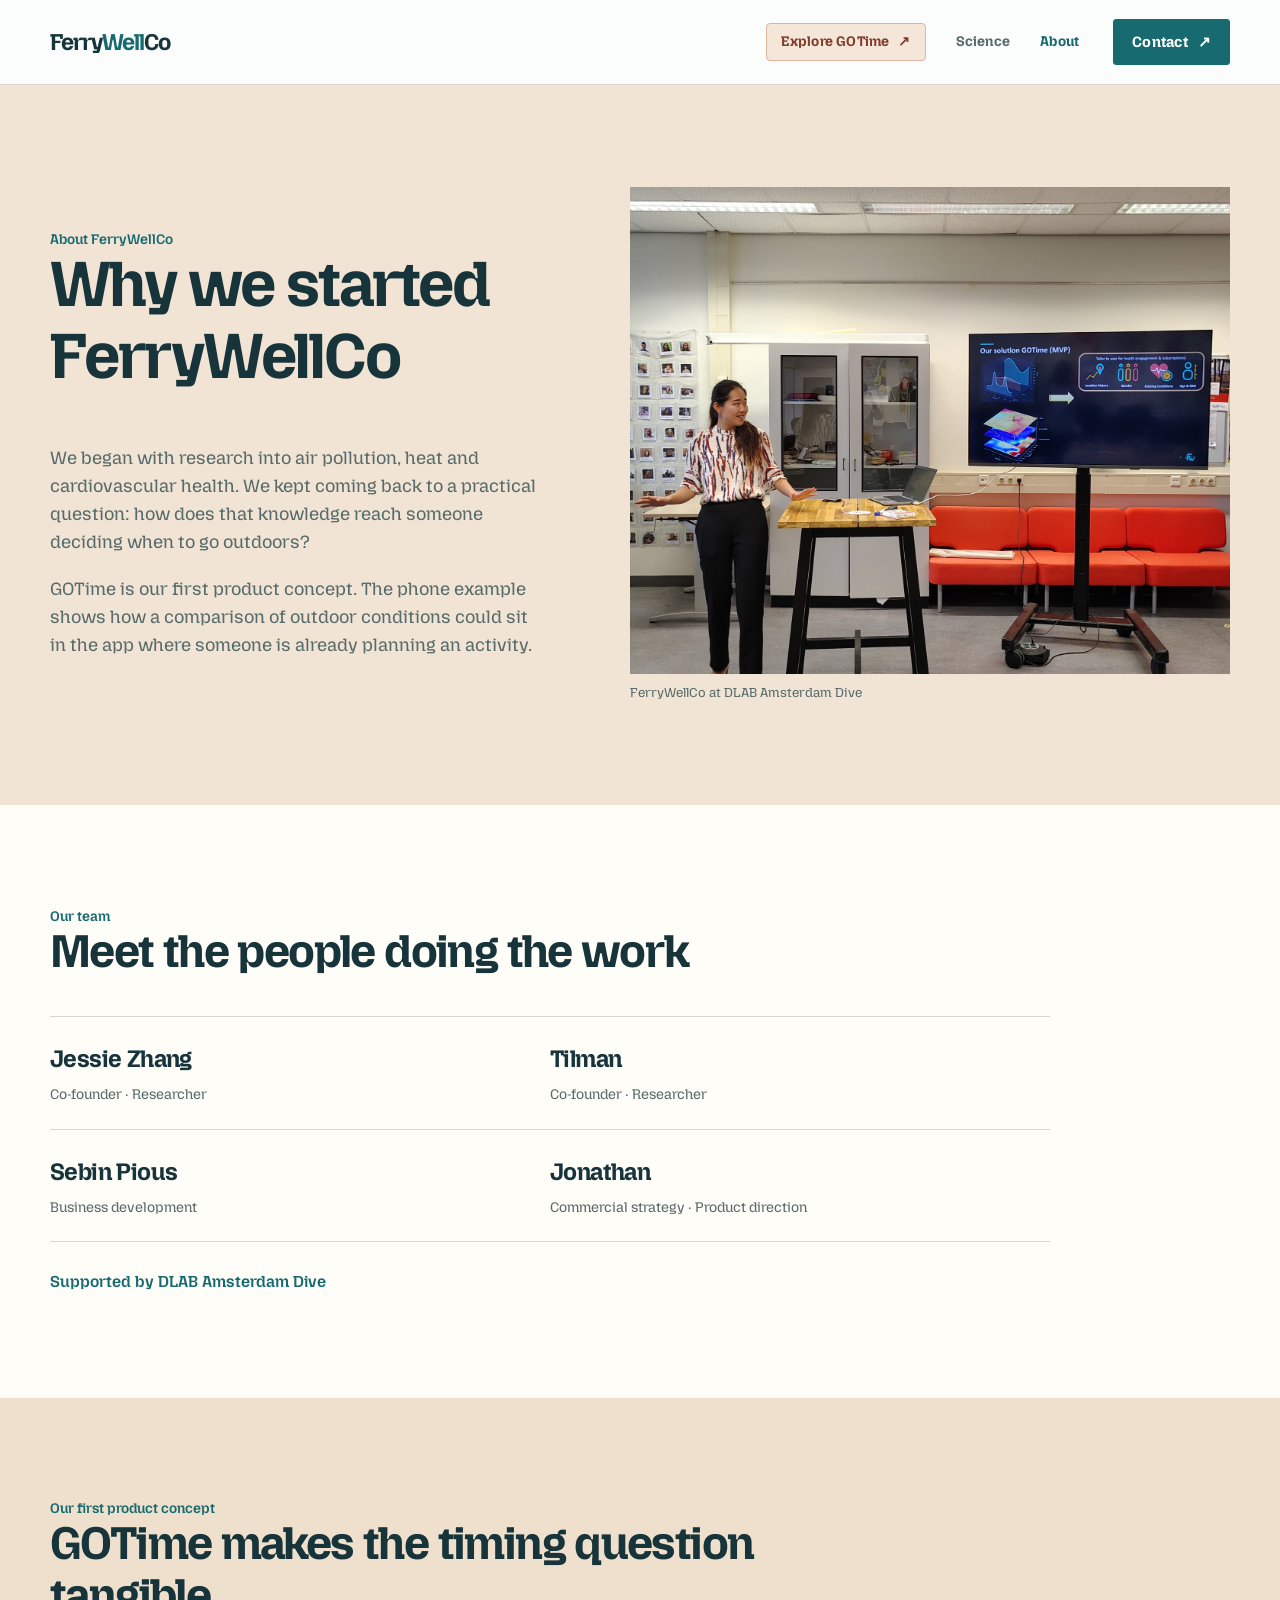
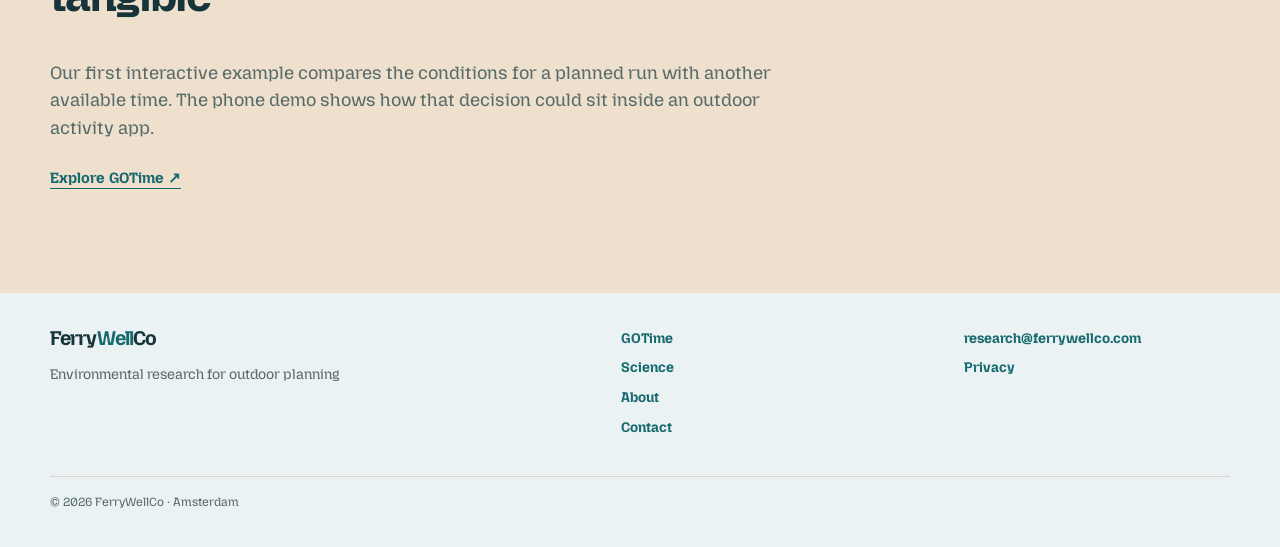
==== commit bdf5dd4d: "Highlight GOTime in navigation and add homepage prompt" ====
--- a/about/index.html
+++ b/about/index.html
@@ -9,11 +9,11 @@
   <meta property="og:type" content="website">
   <meta property="og:title" content="About | FerryWellCo">
   <meta property="og:description" content="Meet the FerryWellCo team bringing environmental research into outdoor planning.">
-  <meta property="og:image" content="https://jonathanthangadurai.github.io/Ferrywellco-Webpage/assets/jessie-dive-presentation.jpg">
+  <meta property="og:image" content="https://ferrywellco.com/assets/jessie-dive-presentation.jpg">
   <meta name="twitter:card" content="summary_large_image">
   <title>About | FerryWellCo</title>
   <link rel="icon" href="../assets/favicon.svg" type="image/svg+xml">
-  <link rel="stylesheet" href="../assets/styles.css?v=mozilla1">
+  <link rel="stylesheet" href="../assets/styles.css?v=nav1">
   <link rel="stylesheet" href="../assets/polish.css?v=mozilla1">
   <link rel="stylesheet" href="../assets/story.css?v=photos1">
   <script src="../assets/site.js" defer></script>
@@ -23,7 +23,7 @@
 <header class="site-header"><div class="container header-inner">
   <a class="brand" href="../index.html" aria-label="FerryWellCo home">Ferry<span>Well</span>Co</a>
   <button class="menu-button" type="button" data-menu-button aria-expanded="false" aria-controls="site-menu">Menu</button>
-  <div class="header-right" id="site-menu" data-open="false"><nav class="main-nav" aria-label="Main navigation"><a href="../gotime/">GOTime</a><a href="../science/">Science</a><a href="../about/" aria-current="page">About</a></nav>
+  <div class="header-right" id="site-menu" data-open="false"><nav class="main-nav" aria-label="Main navigation"><a class="nav-gotime" href="../gotime/">Explore GOTime <span aria-hidden="true">↗</span></a><a href="../science/">Science</a><a href="../about/" aria-current="page">About</a></nav>
   <a class="nav-cta" href="../index.html#contact">Contact <span aria-hidden="true">↗</span></a></div>
 </div></header>
 <main id="main"><section class="about-intro" aria-labelledby="about-title"><div class="container story-split"><div><p class="eyebrow">About FerryWellCo</p><h1 id="about-title">Why we started FerryWellCo</h1><p class="lead">We began with research into air pollution, heat and cardiovascular health. We kept coming back to a practical question: how does that knowledge reach someone deciding when to go outdoors?</p><p class="lead" style="margin-top:20px">GOTime is our first product concept. The phone example shows how a comparison of outdoor conditions could sit in the app where someone is already planning an activity.</p></div><figure class="story-photo"><img src="../assets/jessie-dive-presentation.jpg" alt="Jessie Zhang presenting FerryWellCo at DLAB Amsterdam Dive" width="1700" height="1275" loading="lazy"><figcaption>FerryWellCo at DLAB Amsterdam Dive</figcaption></figure></div></section><section class="story-section about-team" aria-labelledby="team-title"><div class="container"><p class="eyebrow">Our team</p><h2 id="team-title">Meet the people doing the work</h2><div class="team-names"><span>Jessie Zhang<small>Co-founder · Researcher</small></span><span>Tilman<small>Co-founder · Researcher</small></span><span>Sebin Pious<small>Business development</small></span><span>Jonathan<small>Commercial strategy · Product direction</small></span></div><p class="support-line">Supported by DLAB Amsterdam Dive</p></div></section><section class="story-section about-note" aria-labelledby="about-next-title"><div class="container"><p class="eyebrow">Our first product concept</p><h2 id="about-next-title">GOTime makes the timing question tangible</h2><p class="lead">Our first interactive example compares the conditions for a planned run with another available time. The phone demo shows how that decision could sit inside an outdoor activity app.</p><a class="text-link" href="../gotime/">Explore GOTime ↗</a></div></section></main><footer class="site-footer"><div class="container"><div class="footer-grid">
--- a/assets/styles.css
+++ b/assets/styles.css
@@ -46,6 +46,50 @@
 .nav-cta, .button { background: var(--teal); color: #fff; border: 1px solid var(--teal); border-radius: 5px; padding: 13px 18px; line-height: 1.2; display: inline-flex; justify-content: center; align-items: center; gap: 10px; font-size: 15px; font-weight: 700; text-decoration: none; transition: background .18s ease, transform .18s ease; }
 .nav-cta:hover, .button:hover { background: #174c57; color: #fff; transform: translateY(-2px); }
 .menu-button { display: none; color: var(--ink); border: 1px solid var(--rule); background: transparent; padding: 9px 12px; border-radius: 5px; cursor: pointer; font-size: 15px; font-weight: 700; }
+
+/* Give the product a distinct place in the navigation without competing with Contact. */
+.site-header .main-nav a.nav-gotime {
+  display: inline-flex;
+  align-items: center;
+  gap: 9px;
+  padding: 9px 14px;
+  border: 1px solid #ddb49e;
+  border-radius: 4px;
+  background: #f5e6da;
+  color: #803e2c;
+  line-height: 1.25;
+  white-space: nowrap;
+  transition: background .18s ease, border-color .18s ease;
+}
+.site-header .main-nav a.nav-gotime:hover,
+.site-header .main-nav a.nav-gotime[aria-current="page"] {
+  border-color: #b65a3e;
+  background: #efd5c4;
+  color: #663021;
+}
+.product-prompt { border-bottom: 1px solid #dacabb; background: #f1e8db; }
+.product-prompt-link {
+  display: flex;
+  align-items: center;
+  gap: 13px;
+  min-height: 49px;
+  color: var(--ink);
+  font-size: 14px;
+  font-weight: 600;
+  line-height: 1.35;
+  text-decoration: none;
+}
+.product-prompt-link:hover { color: var(--teal); }
+.product-prompt-label { color: #89462f; font-weight: 700; white-space: nowrap; }
+.product-prompt-arrow { margin-left: auto; color: #89462f; font-size: 18px; }
+@media (max-width: 760px) {
+  .site-header .main-nav a.nav-gotime { justify-content: space-between; margin-bottom: 8px; padding: 13px 14px; }
+}
+@media (max-width: 520px) {
+  .product-prompt-link { flex-wrap: wrap; gap: 1px 8px; padding-block: 8px; font-size: 13px; }
+  .product-prompt-label { width: calc(100% - 22px); }
+  .product-prompt-arrow { order: 1; align-self: center; margin-left: auto; }
+}
 
 .eyebrow { color: var(--teal); font-size: 12px; font-weight: 800; text-transform: uppercase; letter-spacing: .145em; line-height: 1.4; }
 .eyebrow::before { content: ""; display: block; width: 38px; height: 4px; margin-bottom: 15px; background: var(--aqua); }
--- a/assets/story.css
+++ b/assets/story.css
@@ -1,22 +1,38 @@
 /* FerryWellCo's platform story and GOTime product pages. */
 .story-hero { background: var(--cream); }
-.story-hero-grid { display: grid; grid-template-columns: minmax(0, 1fr) minmax(0, .95fr); gap: clamp(36px, 6vw, 86px); align-items: center; padding-block: clamp(50px, 5vw, 74px); }
+.story-hero-layout { display: grid; grid-template-columns: minmax(0, .94fr) minmax(0, 1.06fr); column-gap: clamp(32px, 5vw, 76px); align-items: center; padding-block: clamp(50px, 5vw, 74px); }
+.hero-top { grid-column: 1; grid-row: 1 / span 2; align-self: center; }
 .hero-intro h1 { margin-bottom: 0; }
-.hero-support { margin-top: 32px; }
+.hero-support { margin-top: 30px; }
 .hero-support .action-row { margin-top: 26px; }
-.story-hero h1 { max-width: 700px; font-size: clamp(3rem, 4.8vw, 4.65rem); }
+.story-hero h1 { max-width: 650px; font-size: clamp(2.75rem, 3.5vw, 3.65rem); line-height: 1.07; }
 .story-hero .lead { max-width: 620px; }
+.hero-mosaic { display: grid; grid-column: 2; grid-row: 1; grid-template-columns: minmax(0, 1.18fr) minmax(0, .82fr) 12px; grid-template-rows: repeat(3, minmax(0, 1fr)); gap: 10px; height: clamp(450px, 44vw, 590px); }
+.hero-mosaic img { display: block; width: 100%; height: 100%; min-width: 0; object-fit: cover; }
+.hero-mosaic-weather { grid-column: 2; grid-row: 1; }
+.hero-mosaic-watch { grid-column: 1; grid-row: 1 / 4; object-position: 55% center; }
+.hero-mosaic-traffic { grid-column: 2; grid-row: 2; object-position: center 59%; }
+.hero-mosaic-heat { grid-column: 2; grid-row: 3; object-position: center 55%; }
+.hero-mosaic-label { grid-column: 3; grid-row: 1 / 4; align-self: start; color: var(--muted); font-size: 10px; letter-spacing: .08em; text-transform: uppercase; white-space: nowrap; writing-mode: vertical-rl; }
+.hero-mosaic-after { grid-column: 2; grid-row: 2; margin-top: 14px; }
+.hero-mosaic-after p { margin: 0; color: var(--ink); font-size: clamp(1.05rem, 1.35vw, 1.3rem); line-height: 1.4; }
+.hero-mosaic-after strong { color: var(--teal); font-weight: 700; }
 .story-photo { margin: 0; }
 .story-photo img { display: block; width: 100%; height: clamp(365px, 39vw, 540px); object-fit: cover; }
 .story-photo figcaption { margin-top: 9px; color: var(--muted); font-size: 13px; }
 .story-photo figcaption a, .condition-photos a { color: inherit; text-underline-offset: 3px; }
-.story-hero-photo img { height: clamp(390px, 43vw, 600px); object-position: center; }
 .story-section { padding-block: clamp(76px, 8vw, 112px); }
 .story-section h2 { max-width: 820px; font-size: clamp(2.35rem, 3.6vw, 3.7rem); }
 .story-section .lead { max-width: 760px; }
 .story-split { display: grid; grid-template-columns: minmax(0, .9fr) minmax(0, 1.1fr); gap: clamp(34px, 7vw, 100px); align-items: center; }
 .story-split p + p { margin-top: 18px; }
 .story-problem { background: #fffdf8; }
+.story-problem > .container > .lead { max-width: 860px; }
+.story-first-product { display: grid; grid-template-columns: minmax(0, .9fr) minmax(0, 1.1fr); gap: clamp(24px, 6vw, 80px); align-items: end; margin-top: clamp(48px, 6vw, 76px); padding: clamp(26px, 4vw, 48px); background: #f4e8d8; scroll-margin-top: 90px; }
+.story-first-product .eyebrow { margin-bottom: 14px; }
+.story-first-product h3 { max-width: 540px; margin: 0; font-size: clamp(1.8rem, 2.6vw, 2.7rem); line-height: 1.16; }
+.story-first-product p:not(.eyebrow) { max-width: 590px; color: #425b60; font-size: 18px; line-height: 1.6; }
+.story-first-product .text-link { display: inline-block; margin-top: 20px; }
 .story-problem .story-photo img { height: clamp(310px, 30vw, 410px); }
 .story-nudge { margin-top: 28px !important; padding: 16px 0 16px 20px; border-left: 3px solid var(--coral); color: var(--ink); font-size: 17px; line-height: 1.55; }
 .story-nudge strong { font-weight: 700; }
@@ -53,6 +69,15 @@
 .condition-photos figcaption strong { color: var(--ink); font-size: 15px; }
 .story-about { background: #fffdf8; }
 .story-about .story-photo img { height: clamp(330px, 35vw, 490px); object-position: center 40%; }
+.story-notes { background: #e8eee8; }
+.story-notes-grid { display: grid; grid-template-columns: minmax(0, .95fr) minmax(0, 1.05fr); gap: clamp(38px, 7vw, 100px); align-items: center; }
+.story-notes .lead { max-width: 610px; }
+.notes-meme { display: grid; grid-template-columns: 1fr 1fr; gap: 8px; padding: 8px; background: #1a383b; box-shadow: 15px 15px 0 #b9cfc5; transform: rotate(-1deg); }
+.notes-meme > div { display: flex; min-height: 270px; flex-direction: column; padding: 22px; background: #fffaf2; }
+.notes-meme > div + div { background: #efdbc6; }
+.notes-meme span:first-child { color: #536a69; font-size: 13px; font-weight: 700; }
+.notes-meme strong { display: block; max-width: 230px; margin-top: 28px; color: var(--ink); font-size: clamp(1.3rem, 2vw, 1.95rem); line-height: 1.15; }
+.notes-meme .notes-meme-symbol { margin-top: auto; color: #b65a3e; font-size: 68px; line-height: 1; text-align: right; }
 .story-work { background: #f7efe4; }
 .story-work { padding-block: clamp(45px, 5vw, 64px); }
 .story-work h2 { font-size: clamp(1.8rem, 2.5vw, 2.5rem); }
@@ -84,6 +109,10 @@
 .product-preview p { margin-top: 22px; color: #4c6668; font-size: 14px; line-height: 1.45; }
 .product-preview small { display: block; margin-top: 24px; color: #6e8584; font-size: 11px; }
 .product-demo { background: #fffdf8; }
+.product-science { background: #eee0cd; }
+.product-science-grid { display: grid; grid-template-columns: minmax(0, 1fr) minmax(0, .9fr); gap: clamp(38px, 7vw, 100px); align-items: start; }
+.product-science .lead { max-width: 640px; }
+.product-science .text-link { display: inline-block; margin-top: 22px; }
 .product-demo-grid { display: grid; grid-template-columns: minmax(0, .82fr) minmax(360px, 1.18fr); gap: clamp(38px, 7vw, 100px); align-items: center; }
 .product-demo-copy { align-self: start; padding-top: 35px; }
 .product-demo-copy h2 { max-width: 530px; }
@@ -126,11 +155,10 @@
 .science-photo-grid .story-photo:first-child img { object-position: center 60%; }
 .science-photo-grid .story-photo:last-child img { object-position: center; }
 @media (max-width: 900px) {
-  .story-hero-grid, .story-split, .story-contact-grid, .product-demo-grid, .product-hero-grid { grid-template-columns: 1fr; }
-  .story-hero .hero-copy { display: contents; }
-  .hero-intro { grid-column: 1; grid-row: 1; }
-  .story-hero-photo { grid-column: 1; grid-row: 2; }
-  .hero-support { grid-column: 1; grid-row: 3; margin-top: 0; }
+  .story-hero-layout, .story-split, .story-first-product, .story-notes-grid, .story-contact-grid, .product-demo-grid, .product-hero-grid, .product-science-grid { grid-template-columns: 1fr; }
+  .hero-top { grid-column: 1; grid-row: 1; }
+  .hero-mosaic { grid-column: 1; grid-row: 2; height: clamp(430px, 58vw, 570px); margin-top: 34px; }
+  .hero-mosaic-after { grid-column: 1; grid-row: 3; }
   .story-photo img { height: 380px; }
   .product-demo-copy { padding-top: 0; }
   .product-hero-copy { padding-top: 0; }
@@ -138,11 +166,16 @@
   .product-flow-list article { padding-bottom: 20px; border-bottom: 1px solid #cbbfb0; }
 }
 @media (max-width: 650px) {
-  .story-hero-grid { padding-block: 55px 65px; }
-  .story-hero h1, .product-hero h1 { font-size: clamp(2.7rem, 10vw, 3.5rem); }
+  .story-hero-layout { padding-block: 55px 65px; }
+  .hero-top { display: contents; }
+  .hero-intro { grid-column: 1; grid-row: 1; }
+  .hero-support { grid-column: 1; grid-row: 4; margin-top: 28px; }
+  .story-hero h1 { font-size: clamp(2.5rem, 8vw, 3rem); }
+  .product-hero h1 { font-size: clamp(2.7rem, 10vw, 3.5rem); }
   .story-section h2 { font-size: clamp(2.25rem, 8.3vw, 3rem); }
   .story-photo img, .story-problem .story-photo img { height: 280px; }
-  .story-hero-photo img { height: 330px; }
+  .hero-mosaic { grid-template-columns: minmax(0, 1.18fr) minmax(0, .82fr) 10px; grid-template-rows: repeat(3, minmax(0, 1fr)); grid-row: 2; height: clamp(345px, 96vw, 450px); gap: 7px; margin-top: 24px; }
+  .hero-mosaic-after { grid-row: 3; margin-top: 17px; }
   .condition-photos { grid-template-columns: 1fr; gap: 28px; }
   .condition-photos img { height: 250px; }
   .science-photo-grid { grid-template-columns: 1fr; gap: 24px; }
@@ -150,6 +183,11 @@
   .product-demo .story-photo img { height: 280px; }
   .product-preview { max-width: 500px; }
   .story-approach .story-split > div:last-child { padding-top: 0; font-size: 17px; }
+  .story-first-product p:not(.eyebrow) { font-size: 16px; }
+  .notes-meme { transform: none; box-shadow: 9px 9px 0 #b9cfc5; }
+  .notes-meme > div { min-height: 220px; padding: 16px; }
+  .notes-meme strong { font-size: 1.25rem; }
+  .notes-meme .notes-meme-symbol { font-size: 48px; }
   .story-list p, .product-fit-list p { grid-template-columns: 1fr; gap: 6px; }
   .story-comparison > div { padding: 19px 10px 21px 0; }
   .story-comparison > div + div { padding-left: 15px; }
@@ -160,3 +198,15 @@
 }
 @media (max-width: 370px) { .demo-frame { height: 710px; } }
 @media (max-width: 340px) { .demo-frame { height: 650px; } }
+
+/* Phone and watch prototype, shown together in the GOTime story. */
+.product-hero-grid { grid-template-columns: 1fr; gap: 40px; }
+.product-hero-copy { max-width: 900px; padding-top: 0; }
+.demo-frame.demo-frame-wide { max-width: none; height: 790px; margin-inline: 0; background: #e7eeee; }
+.demo-frame-wide + .demo-caption { max-width: 760px; }
+@media (max-width: 700px) {
+  .demo-frame.demo-frame-wide { height: 1130px; }
+}
+@media (max-width: 550px) {
+  .demo-frame.demo-frame-wide { height: 1020px; }
+}
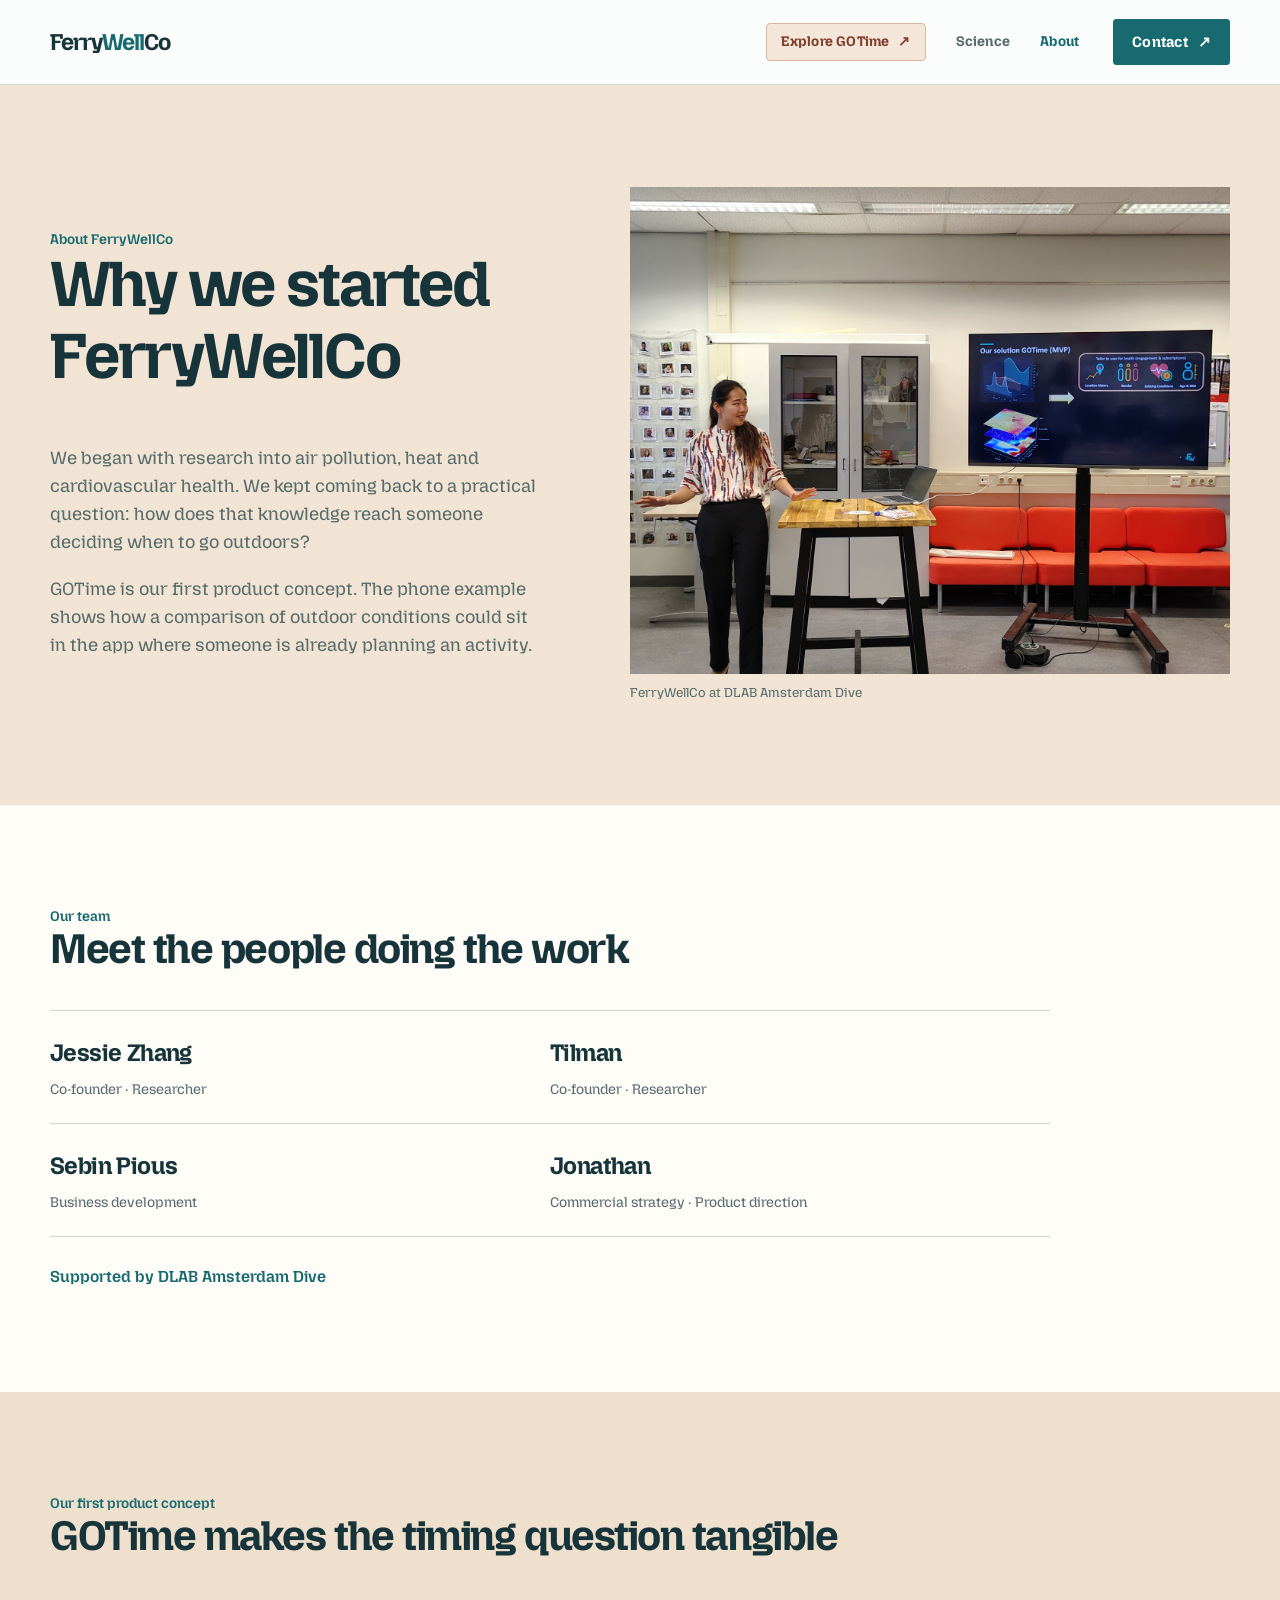
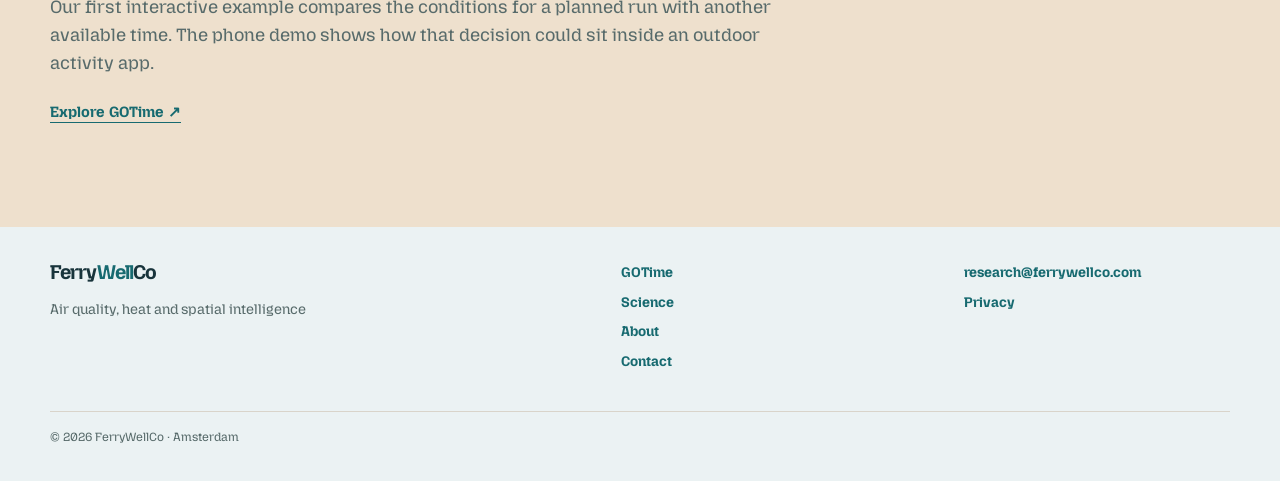
==== commit 2eb8ad8e: "Broaden FerryWellCo story and improve heading layout" ====
--- a/about/index.html
+++ b/about/index.html
@@ -14,7 +14,7 @@
   <title>About | FerryWellCo</title>
   <link rel="icon" href="../assets/favicon.svg" type="image/svg+xml">
   <link rel="stylesheet" href="../assets/styles.css?v=nav1">
-  <link rel="stylesheet" href="../assets/polish.css?v=mozilla1">
+  <link rel="stylesheet" href="../assets/polish.css?v=mozilla2">
   <link rel="stylesheet" href="../assets/story.css?v=photos1">
   <script src="../assets/site.js" defer></script>
 </head>
@@ -27,7 +27,7 @@
   <a class="nav-cta" href="../index.html#contact">Contact <span aria-hidden="true">↗</span></a></div>
 </div></header>
 <main id="main"><section class="about-intro" aria-labelledby="about-title"><div class="container story-split"><div><p class="eyebrow">About FerryWellCo</p><h1 id="about-title">Why we started FerryWellCo</h1><p class="lead">We began with research into air pollution, heat and cardiovascular health. We kept coming back to a practical question: how does that knowledge reach someone deciding when to go outdoors?</p><p class="lead" style="margin-top:20px">GOTime is our first product concept. The phone example shows how a comparison of outdoor conditions could sit in the app where someone is already planning an activity.</p></div><figure class="story-photo"><img src="../assets/jessie-dive-presentation.jpg" alt="Jessie Zhang presenting FerryWellCo at DLAB Amsterdam Dive" width="1700" height="1275" loading="lazy"><figcaption>FerryWellCo at DLAB Amsterdam Dive</figcaption></figure></div></section><section class="story-section about-team" aria-labelledby="team-title"><div class="container"><p class="eyebrow">Our team</p><h2 id="team-title">Meet the people doing the work</h2><div class="team-names"><span>Jessie Zhang<small>Co-founder · Researcher</small></span><span>Tilman<small>Co-founder · Researcher</small></span><span>Sebin Pious<small>Business development</small></span><span>Jonathan<small>Commercial strategy · Product direction</small></span></div><p class="support-line">Supported by DLAB Amsterdam Dive</p></div></section><section class="story-section about-note" aria-labelledby="about-next-title"><div class="container"><p class="eyebrow">Our first product concept</p><h2 id="about-next-title">GOTime makes the timing question tangible</h2><p class="lead">Our first interactive example compares the conditions for a planned run with another available time. The phone demo shows how that decision could sit inside an outdoor activity app.</p><a class="text-link" href="../gotime/">Explore GOTime ↗</a></div></section></main><footer class="site-footer"><div class="container"><div class="footer-grid">
-  <div><a class="brand" href="../index.html">Ferry<span>Well</span>Co</a><p>Environmental research for outdoor planning</p></div>
+  <div><a class="brand" href="../index.html">Ferry<span>Well</span>Co</a><p>Air quality, heat and spatial intelligence</p></div>
   <nav class="footer-links" aria-label="Footer navigation"><a href="../gotime/">GOTime</a><a href="../science/">Science</a><a href="../about/">About</a><a href="../index.html#contact">Contact</a></nav>
   <div class="footer-links"><a href="mailto:research@ferrywellco.com">research@ferrywellco.com</a><a href="../privacy/">Privacy</a></div>
 </div><div class="footer-bottom"><span>© 2026 FerryWellCo · Amsterdam</span></div></div></footer>
--- a/assets/polish.css
+++ b/assets/polish.css
@@ -7,6 +7,7 @@
   font-display: swap;
 }
 html, body, button, input, select, textarea, svg text { font-family: "Mozilla Headline", Arial, sans-serif; }
+html { font-size-adjust: from-font; }
 body {
   font-size: 17px;
   line-height: 1.55;
--- a/assets/story.css
+++ b/assets/story.css
@@ -5,7 +5,7 @@
 .hero-intro h1 { margin-bottom: 0; }
 .hero-support { margin-top: 30px; }
 .hero-support .action-row { margin-top: 26px; }
-.story-hero h1 { max-width: 650px; font-size: clamp(2.75rem, 3.5vw, 3.65rem); line-height: 1.07; }
+.story-hero h1 { max-width: 700px; font-size: clamp(2.75rem, 3.5vw, 3.65rem); line-height: 1.07; text-wrap: balance; }
 .story-hero .lead { max-width: 620px; }
 .hero-mosaic { display: grid; grid-column: 2; grid-row: 1; grid-template-columns: minmax(0, 1.18fr) minmax(0, .82fr) 12px; grid-template-rows: repeat(3, minmax(0, 1fr)); gap: 10px; height: clamp(450px, 44vw, 590px); }
 .hero-mosaic img { display: block; width: 100%; height: 100%; min-width: 0; object-fit: cover; }
@@ -22,7 +22,7 @@
 .story-photo figcaption { margin-top: 9px; color: var(--muted); font-size: 13px; }
 .story-photo figcaption a, .condition-photos a { color: inherit; text-underline-offset: 3px; }
 .story-section { padding-block: clamp(76px, 8vw, 112px); }
-.story-section h2 { max-width: 820px; font-size: clamp(2.35rem, 3.6vw, 3.7rem); }
+.story-section h2 { max-width: 1050px; font-size: clamp(2.3rem, 3.25vw, 3.25rem); text-wrap: balance; }
 .story-section .lead { max-width: 760px; }
 .story-split { display: grid; grid-template-columns: minmax(0, .9fr) minmax(0, 1.1fr); gap: clamp(34px, 7vw, 100px); align-items: center; }
 .story-split p + p { margin-top: 18px; }
@@ -38,12 +38,19 @@
 .story-nudge strong { font-weight: 700; }
 .story-problem .text-link { display: inline-block; margin-top: 5px; }
 .story-approach { background: #f7efe4; }
-.story-approach .story-split { align-items: start; }
+.story-approach .story-split { grid-template-columns: minmax(0, 1fr); gap: 24px; align-items: start; }
 .story-approach .story-split > div:last-child { max-width: 600px; padding-top: 36px; color: #476267; font-size: 19px; line-height: 1.62; }
 .story-approach { padding-block: clamp(56px, 6vw, 78px); }
-.story-approach .story-split > div:last-child { padding-top: 10px; }
+.story-approach .story-split > div:last-child { max-width: none; padding-top: 0; }
+.story-approach h2 { max-width: 1050px; }
+.story-approach-detail > p:first-child { max-width: 850px; }
+.story-approach-detail .story-photo { max-width: 900px; }
 .story-approach-detail .story-photo { margin-top: 30px; }
 .story-approach-detail .story-photo img { height: clamp(250px, 24vw, 340px); }
+.story-logic { display: grid; grid-template-columns: repeat(3, minmax(0, 1fr)); gap: 10px; margin: 28px 0 8px; }
+.story-logic > div { min-width: 0; padding: 16px 14px 18px; border-top: 3px solid var(--teal); background: #fffaf2; }
+.story-logic strong { display: block; color: var(--ink); font-size: 16px; line-height: 1.2; }
+.story-logic span { display: block; margin-top: 9px; color: #476267; font-size: 13px; line-height: 1.45; }
 .story-list { margin-top: 38px; border-top: 1px solid var(--rule); }
 .story-list p { display: grid; grid-template-columns: minmax(130px, .34fr) 1fr; gap: 28px; padding: 18px 0; border-bottom: 1px solid var(--rule); font-size: 16px; }
 .story-list strong { color: var(--ink); font-weight: 600; }
@@ -184,6 +191,8 @@
   .product-preview { max-width: 500px; }
   .story-approach .story-split > div:last-child { padding-top: 0; font-size: 17px; }
   .story-first-product p:not(.eyebrow) { font-size: 16px; }
+  .story-logic { grid-template-columns: 1fr; gap: 0; }
+  .story-logic > div { padding-inline: 0; border-top-width: 1px; background: transparent; }
   .notes-meme { transform: none; box-shadow: 9px 9px 0 #b9cfc5; }
   .notes-meme > div { min-height: 220px; padding: 16px; }
   .notes-meme strong { font-size: 1.25rem; }
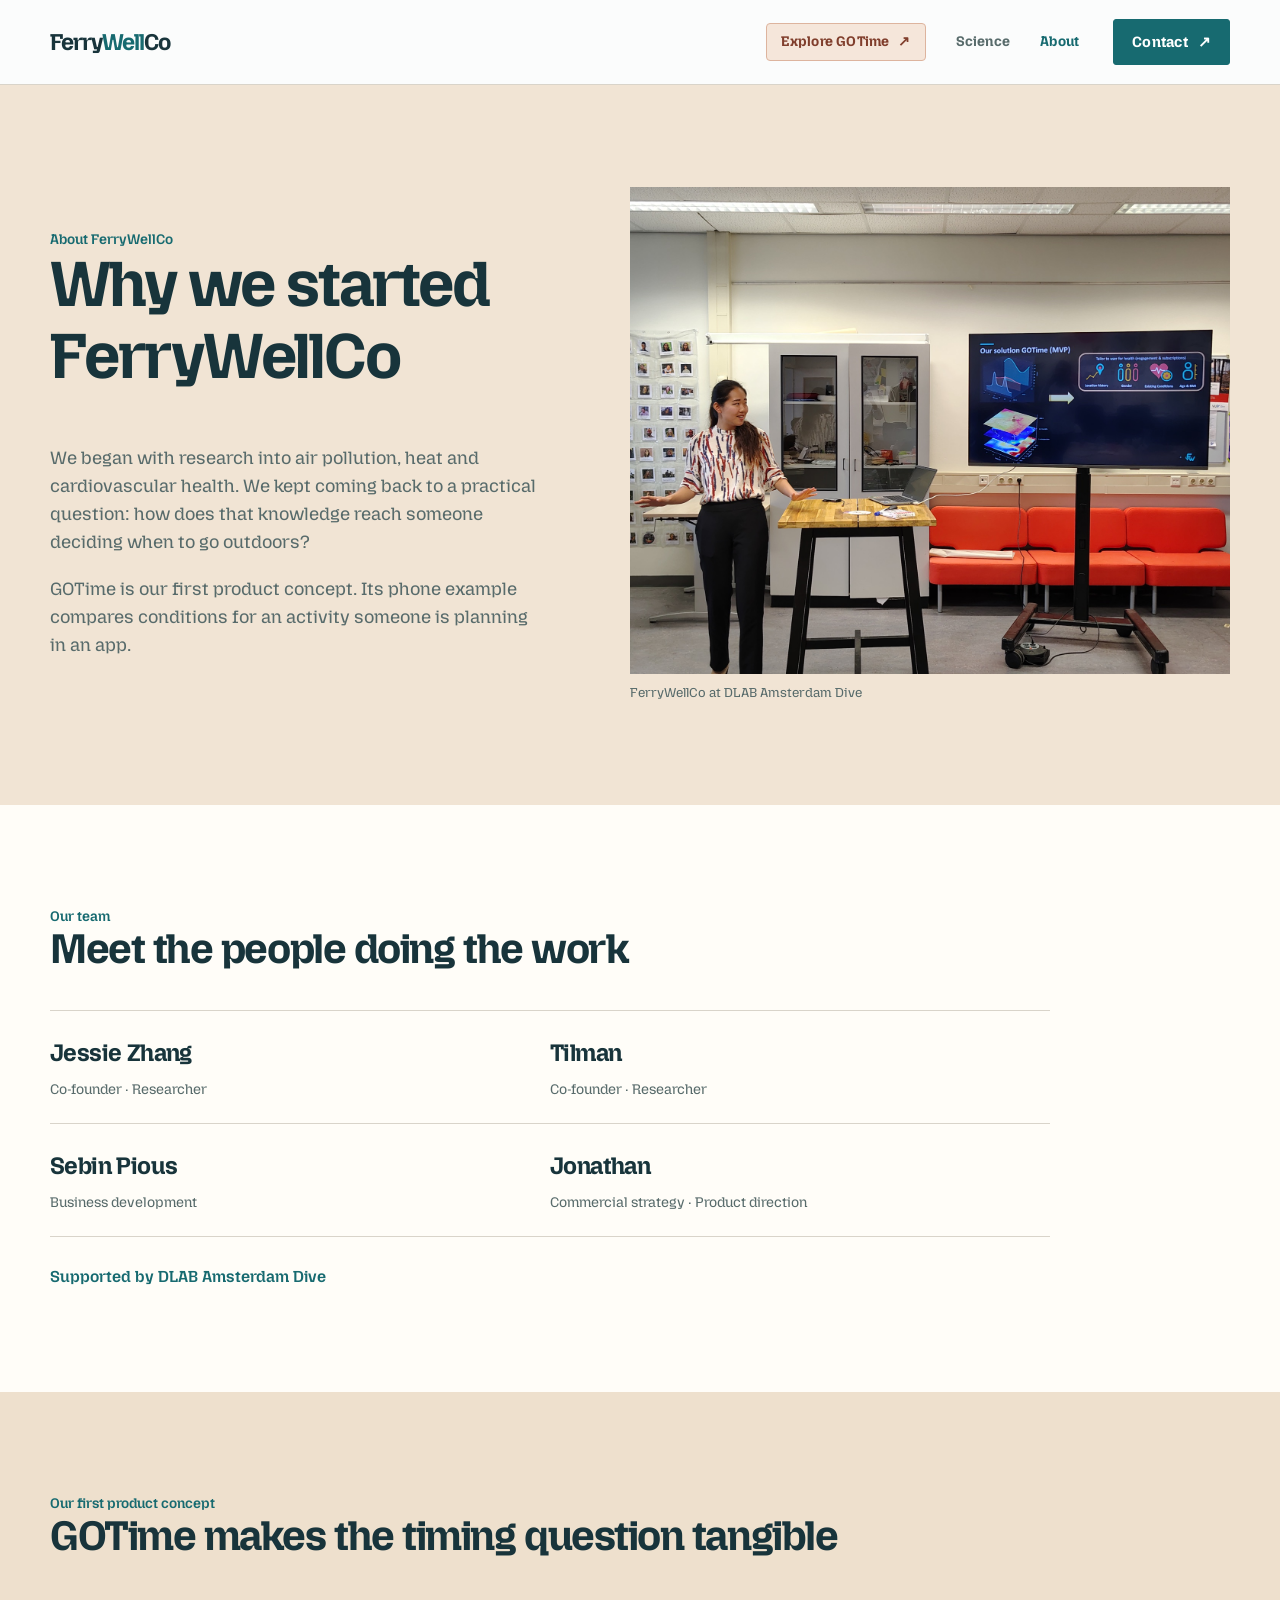
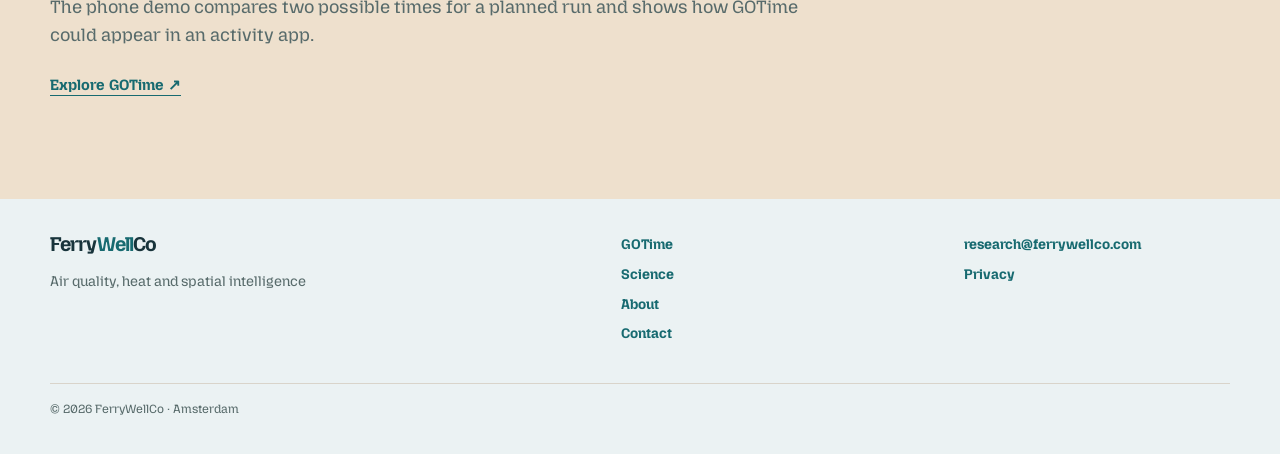
==== commit 0868cc7e: "Fix awkward short text wrapping across site" ====
--- a/about/index.html
+++ b/about/index.html
@@ -15,7 +15,7 @@
   <link rel="icon" href="../assets/favicon.svg" type="image/svg+xml">
   <link rel="stylesheet" href="../assets/styles.css?v=nav1">
   <link rel="stylesheet" href="../assets/polish.css?v=mozilla2">
-  <link rel="stylesheet" href="../assets/story.css?v=photos1">
+  <link rel="stylesheet" href="../assets/story.css?v=umbrella8">
   <script src="../assets/site.js" defer></script>
 </head>
 <body>
@@ -26,7 +26,7 @@
   <div class="header-right" id="site-menu" data-open="false"><nav class="main-nav" aria-label="Main navigation"><a class="nav-gotime" href="../gotime/">Explore GOTime <span aria-hidden="true">↗</span></a><a href="../science/">Science</a><a href="../about/" aria-current="page">About</a></nav>
   <a class="nav-cta" href="../index.html#contact">Contact <span aria-hidden="true">↗</span></a></div>
 </div></header>
-<main id="main"><section class="about-intro" aria-labelledby="about-title"><div class="container story-split"><div><p class="eyebrow">About FerryWellCo</p><h1 id="about-title">Why we started FerryWellCo</h1><p class="lead">We began with research into air pollution, heat and cardiovascular health. We kept coming back to a practical question: how does that knowledge reach someone deciding when to go outdoors?</p><p class="lead" style="margin-top:20px">GOTime is our first product concept. The phone example shows how a comparison of outdoor conditions could sit in the app where someone is already planning an activity.</p></div><figure class="story-photo"><img src="../assets/jessie-dive-presentation.jpg" alt="Jessie Zhang presenting FerryWellCo at DLAB Amsterdam Dive" width="1700" height="1275" loading="lazy"><figcaption>FerryWellCo at DLAB Amsterdam Dive</figcaption></figure></div></section><section class="story-section about-team" aria-labelledby="team-title"><div class="container"><p class="eyebrow">Our team</p><h2 id="team-title">Meet the people doing the work</h2><div class="team-names"><span>Jessie Zhang<small>Co-founder · Researcher</small></span><span>Tilman<small>Co-founder · Researcher</small></span><span>Sebin Pious<small>Business development</small></span><span>Jonathan<small>Commercial strategy · Product direction</small></span></div><p class="support-line">Supported by DLAB Amsterdam Dive</p></div></section><section class="story-section about-note" aria-labelledby="about-next-title"><div class="container"><p class="eyebrow">Our first product concept</p><h2 id="about-next-title">GOTime makes the timing question tangible</h2><p class="lead">Our first interactive example compares the conditions for a planned run with another available time. The phone demo shows how that decision could sit inside an outdoor activity app.</p><a class="text-link" href="../gotime/">Explore GOTime ↗</a></div></section></main><footer class="site-footer"><div class="container"><div class="footer-grid">
+<main id="main"><section class="about-intro" aria-labelledby="about-title"><div class="container story-split"><div><p class="eyebrow">About FerryWellCo</p><h1 id="about-title">Why we started FerryWellCo</h1><p class="lead">We began with research into air pollution, heat and cardiovascular health. We kept coming back to a practical question: how does that knowledge reach someone deciding when to go outdoors?</p><p class="lead" style="margin-top:20px">GOTime is our first product concept. Its phone example compares conditions for an activity someone is planning in an app.</p></div><figure class="story-photo"><img src="../assets/jessie-dive-presentation.jpg" alt="Jessie Zhang presenting FerryWellCo at DLAB Amsterdam Dive" width="1700" height="1275" loading="lazy"><figcaption>FerryWellCo at DLAB Amsterdam Dive</figcaption></figure></div></section><section class="story-section about-team" aria-labelledby="team-title"><div class="container"><p class="eyebrow">Our team</p><h2 id="team-title">Meet the people doing the work</h2><div class="team-names"><span>Jessie Zhang<small>Co-founder · Researcher</small></span><span>Tilman<small>Co-founder · Researcher</small></span><span>Sebin Pious<small>Business development</small></span><span>Jonathan<small>Commercial strategy · Product direction</small></span></div><p class="support-line">Supported by DLAB Amsterdam Dive</p></div></section><section class="story-section about-note" aria-labelledby="about-next-title"><div class="container"><p class="eyebrow">Our first product concept</p><h2 id="about-next-title">GOTime makes the timing question tangible</h2><p class="lead">The phone demo compares two possible times for a planned run and shows how GOTime could appear in an activity app.</p><a class="text-link" href="../gotime/">Explore GOTime ↗</a></div></section></main><footer class="site-footer"><div class="container"><div class="footer-grid">
   <div><a class="brand" href="../index.html">Ferry<span>Well</span>Co</a><p>Air quality, heat and spatial intelligence</p></div>
   <nav class="footer-links" aria-label="Footer navigation"><a href="../gotime/">GOTime</a><a href="../science/">Science</a><a href="../about/">About</a><a href="../index.html#contact">Contact</a></nav>
   <div class="footer-links"><a href="mailto:research@ferrywellco.com">research@ferrywellco.com</a><a href="../privacy/">Privacy</a></div>
--- a/assets/story.css
+++ b/assets/story.css
@@ -7,6 +7,9 @@
 .hero-support .action-row { margin-top: 26px; }
 .story-hero h1 { max-width: 700px; font-size: clamp(2.75rem, 3.5vw, 3.65rem); line-height: 1.07; text-wrap: balance; }
 .story-hero .lead { max-width: 620px; }
+.story-hero p, .story-section p, .story-photo figcaption { text-wrap: pretty; }
+.subhero .lead, .article-section p { text-wrap: pretty; }
+.subhero h1, .article-section h2 { text-wrap: balance; }
 .hero-mosaic { display: grid; grid-column: 2; grid-row: 1; grid-template-columns: minmax(0, 1.18fr) minmax(0, .82fr) 12px; grid-template-rows: repeat(3, minmax(0, 1fr)); gap: 10px; height: clamp(450px, 44vw, 590px); }
 .hero-mosaic img { display: block; width: 100%; height: 100%; min-width: 0; object-fit: cover; }
 .hero-mosaic-weather { grid-column: 2; grid-row: 1; }
@@ -15,8 +18,9 @@
 .hero-mosaic-heat { grid-column: 2; grid-row: 3; object-position: center 55%; }
 .hero-mosaic-label { grid-column: 3; grid-row: 1 / 4; align-self: start; color: var(--muted); font-size: 10px; letter-spacing: .08em; text-transform: uppercase; white-space: nowrap; writing-mode: vertical-rl; }
 .hero-mosaic-after { grid-column: 2; grid-row: 2; margin-top: 14px; }
-.hero-mosaic-after p { margin: 0; color: var(--ink); font-size: clamp(1.05rem, 1.35vw, 1.3rem); line-height: 1.4; }
+.hero-mosaic-after p { margin: 0; color: var(--ink); font-size: clamp(18px, 2vw, 27px); line-height: 1.4; white-space: nowrap; }
 .hero-mosaic-after strong { color: var(--teal); font-weight: 700; }
+.keep-together { white-space: nowrap; }
 .story-photo { margin: 0; }
 .story-photo img { display: block; width: 100%; height: clamp(365px, 39vw, 540px); object-fit: cover; }
 .story-photo figcaption { margin-top: 9px; color: var(--muted); font-size: 13px; }
@@ -162,6 +166,7 @@
 .science-photo-grid .story-photo:first-child img { object-position: center 60%; }
 .science-photo-grid .story-photo:last-child img { object-position: center; }
 @media (max-width: 900px) {
+  .hero-mosaic-after p { font-size: clamp(14px, 3.5vw, 20px); }
   .story-hero-layout, .story-split, .story-first-product, .story-notes-grid, .story-contact-grid, .product-demo-grid, .product-hero-grid, .product-science-grid { grid-template-columns: 1fr; }
   .hero-top { grid-column: 1; grid-row: 1; }
   .hero-mosaic { grid-column: 1; grid-row: 2; height: clamp(430px, 58vw, 570px); margin-top: 34px; }
@@ -207,6 +212,12 @@
 }
 @media (max-width: 370px) { .demo-frame { height: 710px; } }
 @media (max-width: 340px) { .demo-frame { height: 650px; } }
+@media (max-width: 430px) {
+  .notes-meme { grid-template-columns: 1fr; }
+  .notes-meme > div { min-height: 130px; }
+  .notes-meme strong { margin-top: 10px; }
+  .notes-meme .notes-meme-symbol { font-size: 36px; }
+}
 
 /* Phone and watch prototype, shown together in the GOTime story. */
 .product-hero-grid { grid-template-columns: 1fr; gap: 40px; }
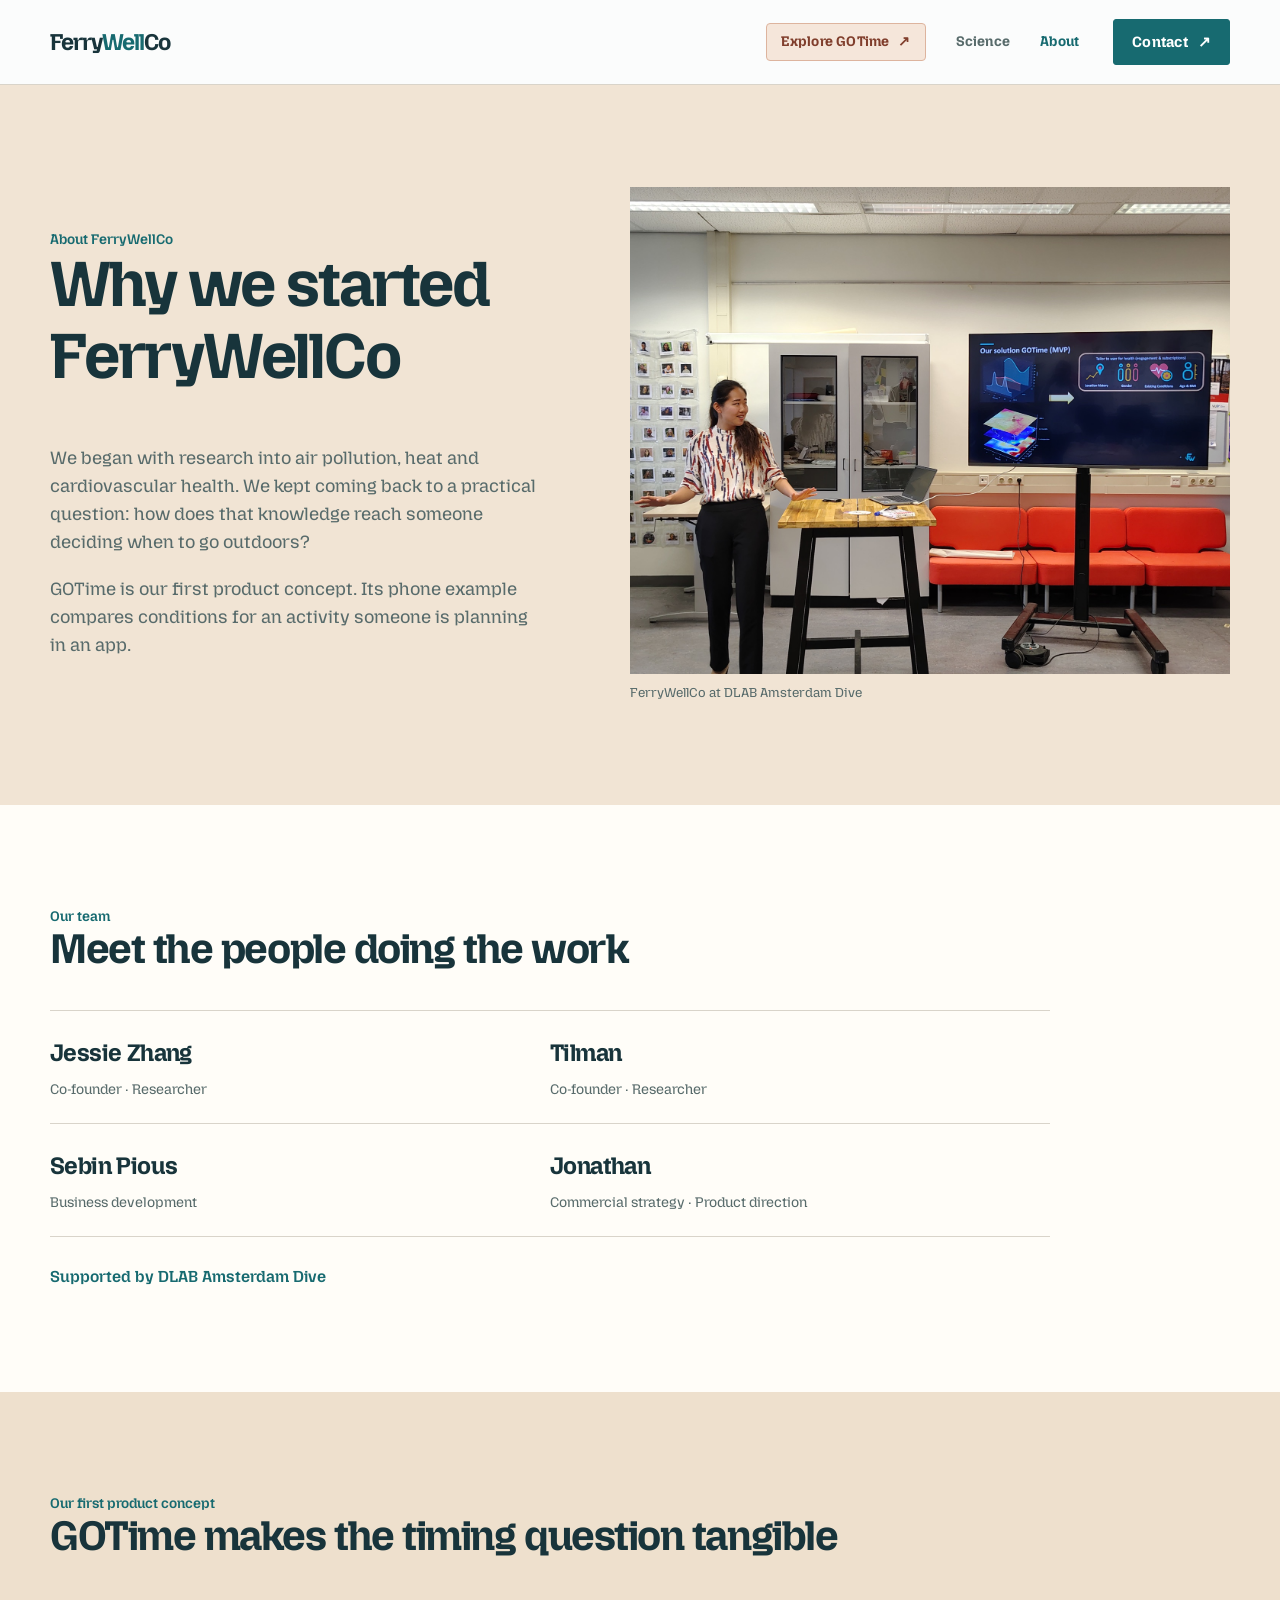
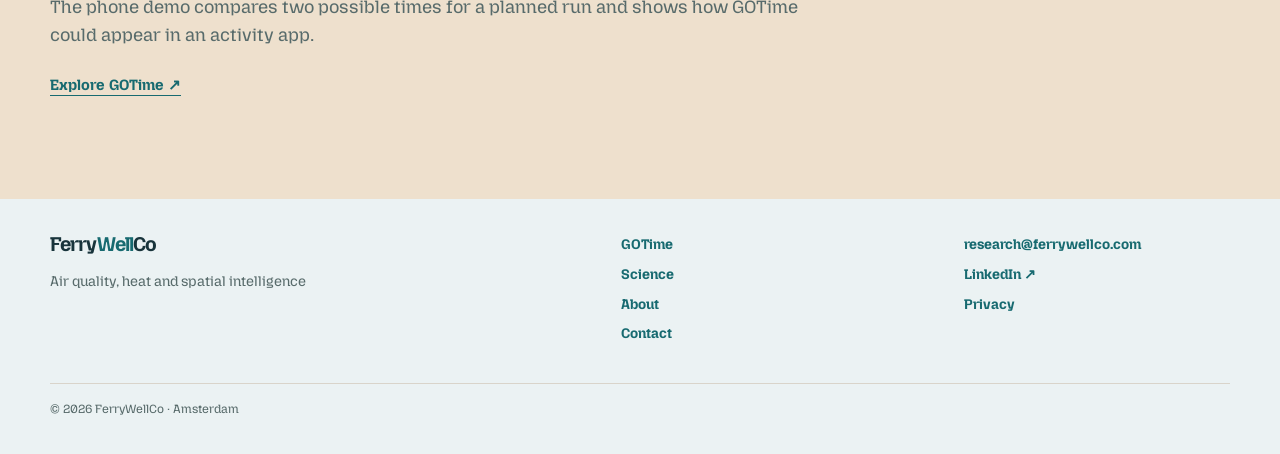
==== commit 47b0f6fe: "Clarify site identity and verify Search Console" ====
--- a/about/index.html
+++ b/about/index.html
@@ -6,7 +6,10 @@
   <meta name="theme-color" content="#fbf8f2">
 
   <meta name="description" content="Meet the FerryWellCo team bringing environmental research into outdoor planning.">
+  <link rel="canonical" href="https://ferrywellco.com/about/">
   <meta property="og:type" content="website">
+  <meta property="og:site_name" content="FerryWellCo">
+  <meta property="og:url" content="https://ferrywellco.com/about/">
   <meta property="og:title" content="About | FerryWellCo">
   <meta property="og:description" content="Meet the FerryWellCo team bringing environmental research into outdoor planning.">
   <meta property="og:image" content="https://ferrywellco.com/assets/jessie-dive-presentation.jpg">
@@ -29,6 +32,6 @@
 <main id="main"><section class="about-intro" aria-labelledby="about-title"><div class="container story-split"><div><p class="eyebrow">About FerryWellCo</p><h1 id="about-title">Why we started FerryWellCo</h1><p class="lead">We began with research into air pollution, heat and cardiovascular health. We kept coming back to a practical question: how does that knowledge reach someone deciding when to go outdoors?</p><p class="lead" style="margin-top:20px">GOTime is our first product concept. Its phone example compares conditions for an activity someone is planning in an app.</p></div><figure class="story-photo"><img src="../assets/jessie-dive-presentation.jpg" alt="Jessie Zhang presenting FerryWellCo at DLAB Amsterdam Dive" width="1700" height="1275" loading="lazy"><figcaption>FerryWellCo at DLAB Amsterdam Dive</figcaption></figure></div></section><section class="story-section about-team" aria-labelledby="team-title"><div class="container"><p class="eyebrow">Our team</p><h2 id="team-title">Meet the people doing the work</h2><div class="team-names"><span>Jessie Zhang<small>Co-founder · Researcher</small></span><span>Tilman<small>Co-founder · Researcher</small></span><span>Sebin Pious<small>Business development</small></span><span>Jonathan<small>Commercial strategy · Product direction</small></span></div><p class="support-line">Supported by DLAB Amsterdam Dive</p></div></section><section class="story-section about-note" aria-labelledby="about-next-title"><div class="container"><p class="eyebrow">Our first product concept</p><h2 id="about-next-title">GOTime makes the timing question tangible</h2><p class="lead">The phone demo compares two possible times for a planned run and shows how GOTime could appear in an activity app.</p><a class="text-link" href="../gotime/">Explore GOTime ↗</a></div></section></main><footer class="site-footer"><div class="container"><div class="footer-grid">
   <div><a class="brand" href="../index.html">Ferry<span>Well</span>Co</a><p>Air quality, heat and spatial intelligence</p></div>
   <nav class="footer-links" aria-label="Footer navigation"><a href="../gotime/">GOTime</a><a href="../science/">Science</a><a href="../about/">About</a><a href="../index.html#contact">Contact</a></nav>
-  <div class="footer-links"><a href="mailto:research@ferrywellco.com">research@ferrywellco.com</a><a href="../privacy/">Privacy</a></div>
+  <div class="footer-links"><a href="mailto:research@ferrywellco.com">research@ferrywellco.com</a><a href="https://www.linkedin.com/company/ferrywellco/" target="_blank" rel="noopener noreferrer">LinkedIn ↗</a><a href="../privacy/">Privacy</a></div>
 </div><div class="footer-bottom"><span>© 2026 FerryWellCo · Amsterdam</span></div></div></footer>
 </body></html>
--- a/assets/story.css
+++ b/assets/story.css
@@ -81,14 +81,22 @@
 .story-about { background: #fffdf8; }
 .story-about .story-photo img { height: clamp(330px, 35vw, 490px); object-position: center 40%; }
 .story-notes { background: #e8eee8; }
-.story-notes-grid { display: grid; grid-template-columns: minmax(0, .95fr) minmax(0, 1.05fr); gap: clamp(38px, 7vw, 100px); align-items: center; }
-.story-notes .lead { max-width: 610px; }
-.notes-meme { display: grid; grid-template-columns: 1fr 1fr; gap: 8px; padding: 8px; background: #1a383b; box-shadow: 15px 15px 0 #b9cfc5; transform: rotate(-1deg); }
-.notes-meme > div { display: flex; min-height: 270px; flex-direction: column; padding: 22px; background: #fffaf2; }
-.notes-meme > div + div { background: #efdbc6; }
-.notes-meme span:first-child { color: #536a69; font-size: 13px; font-weight: 700; }
-.notes-meme strong { display: block; max-width: 230px; margin-top: 28px; color: var(--ink); font-size: clamp(1.3rem, 2vw, 1.95rem); line-height: 1.15; }
-.notes-meme .notes-meme-symbol { margin-top: auto; color: #b65a3e; font-size: 68px; line-height: 1; text-align: right; }
+.story-notes-intro { display: flex; justify-content: space-between; align-items: end; gap: 36px; margin-bottom: 38px; }
+.story-notes-intro h2 { margin-bottom: 0; }
+.story-notes-intro > p { max-width: 560px; margin: 0 0 4px; color: #476267; font-size: clamp(17px, 1.5vw, 20px); line-height: 1.5; }
+.reading-list { display: grid; grid-template-columns: repeat(3, minmax(0, 1fr)); gap: 14px; }
+.reading-card { display: flex; min-width: 0; min-height: 365px; flex-direction: column; justify-content: space-between; gap: 24px; padding: clamp(22px, 2.6vw, 32px); border-top: 5px solid var(--teal); background: #fffdf8; }
+.reading-card-heat { border-color: #c5754f; }
+.reading-card-air { border-color: #177c7c; }
+.reading-card-health { border-color: #d6af52; }
+.reading-card-top { display: flex; justify-content: space-between; flex-wrap: wrap; gap: 8px 18px; color: #536a69; font-size: 12px; font-weight: 700; line-height: 1.35; }
+.reading-card-source { margin: 0 0 8px !important; color: var(--teal); font-size: 13px; font-weight: 700; }
+.reading-card h3 { margin: 0 0 14px; color: var(--ink); font-size: clamp(22px, 2vw, 29px); line-height: 1.13; text-wrap: balance; }
+.reading-card h3 + p { margin: 0; color: #476267; font-size: 15px; line-height: 1.55; }
+.reading-card a { align-self: start; border-bottom: 1px solid currentColor; color: var(--teal); font-size: 14px; font-weight: 700; text-decoration: none; }
+.reading-card a:hover, .reading-card a:focus-visible { color: var(--ink); }
+.reading-card a span { margin-left: 6px; }
+.reading-note { margin: 18px 0 0; color: #536a69; font-size: 12px; }
 .story-work { background: #f7efe4; }
 .story-work { padding-block: clamp(45px, 5vw, 64px); }
 .story-work h2 { font-size: clamp(1.8rem, 2.5vw, 2.5rem); }
@@ -167,7 +175,8 @@
 .science-photo-grid .story-photo:last-child img { object-position: center; }
 @media (max-width: 900px) {
   .hero-mosaic-after p { font-size: clamp(14px, 3.5vw, 20px); }
-  .story-hero-layout, .story-split, .story-first-product, .story-notes-grid, .story-contact-grid, .product-demo-grid, .product-hero-grid, .product-science-grid { grid-template-columns: 1fr; }
+  .story-hero-layout, .story-split, .story-first-product, .story-contact-grid, .product-demo-grid, .product-hero-grid, .product-science-grid { grid-template-columns: 1fr; }
+  .reading-list { grid-template-columns: repeat(2, minmax(0, 1fr)); }
   .hero-top { grid-column: 1; grid-row: 1; }
   .hero-mosaic { grid-column: 1; grid-row: 2; height: clamp(430px, 58vw, 570px); margin-top: 34px; }
   .hero-mosaic-after { grid-column: 1; grid-row: 3; }
@@ -198,10 +207,10 @@
   .story-first-product p:not(.eyebrow) { font-size: 16px; }
   .story-logic { grid-template-columns: 1fr; gap: 0; }
   .story-logic > div { padding-inline: 0; border-top-width: 1px; background: transparent; }
-  .notes-meme { transform: none; box-shadow: 9px 9px 0 #b9cfc5; }
-  .notes-meme > div { min-height: 220px; padding: 16px; }
-  .notes-meme strong { font-size: 1.25rem; }
-  .notes-meme .notes-meme-symbol { font-size: 48px; }
+  .story-notes-intro { display: block; }
+  .story-notes-intro > p { margin-top: 20px; }
+  .reading-list { grid-template-columns: 1fr; }
+  .reading-card { min-height: 0; }
   .story-list p, .product-fit-list p { grid-template-columns: 1fr; gap: 6px; }
   .story-comparison > div { padding: 19px 10px 21px 0; }
   .story-comparison > div + div { padding-left: 15px; }
@@ -212,12 +221,6 @@
 }
 @media (max-width: 370px) { .demo-frame { height: 710px; } }
 @media (max-width: 340px) { .demo-frame { height: 650px; } }
-@media (max-width: 430px) {
-  .notes-meme { grid-template-columns: 1fr; }
-  .notes-meme > div { min-height: 130px; }
-  .notes-meme strong { margin-top: 10px; }
-  .notes-meme .notes-meme-symbol { font-size: 36px; }
-}
 
 /* Phone and watch prototype, shown together in the GOTime story. */
 .product-hero-grid { grid-template-columns: 1fr; gap: 40px; }
